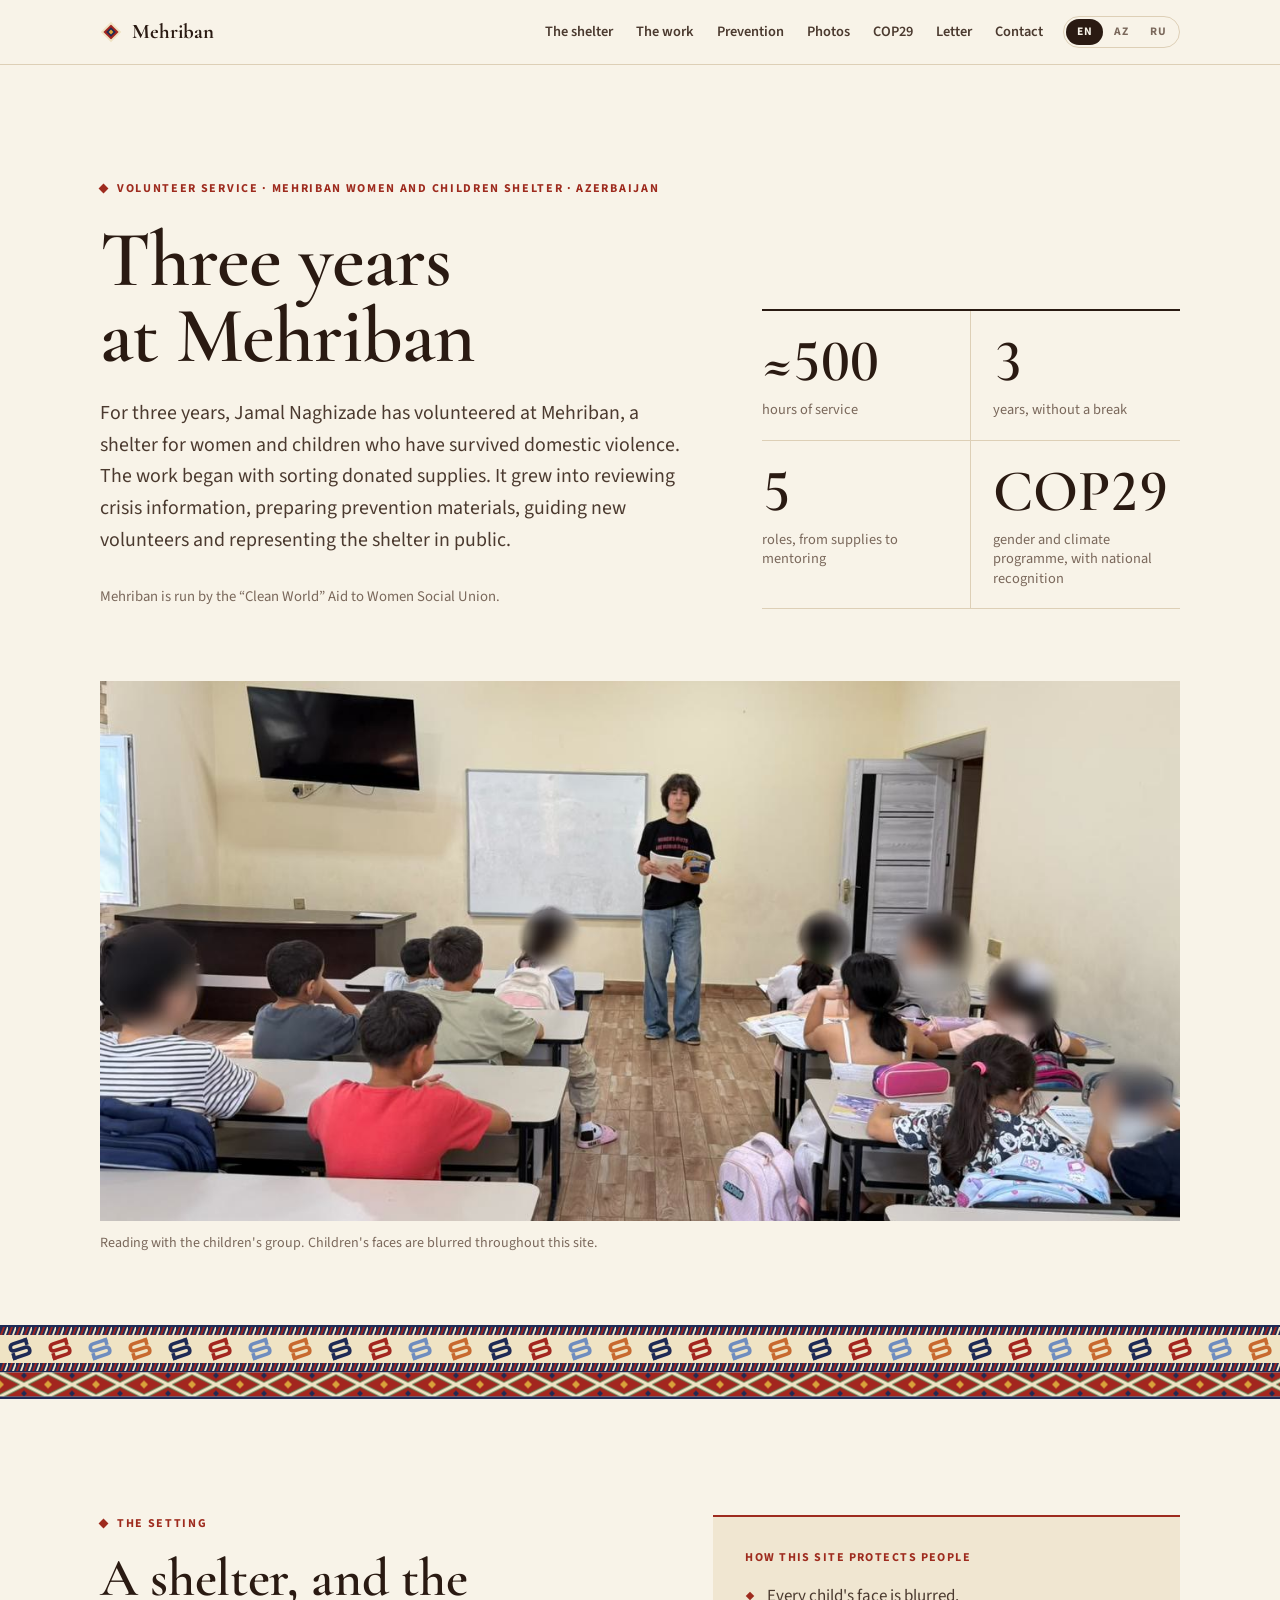
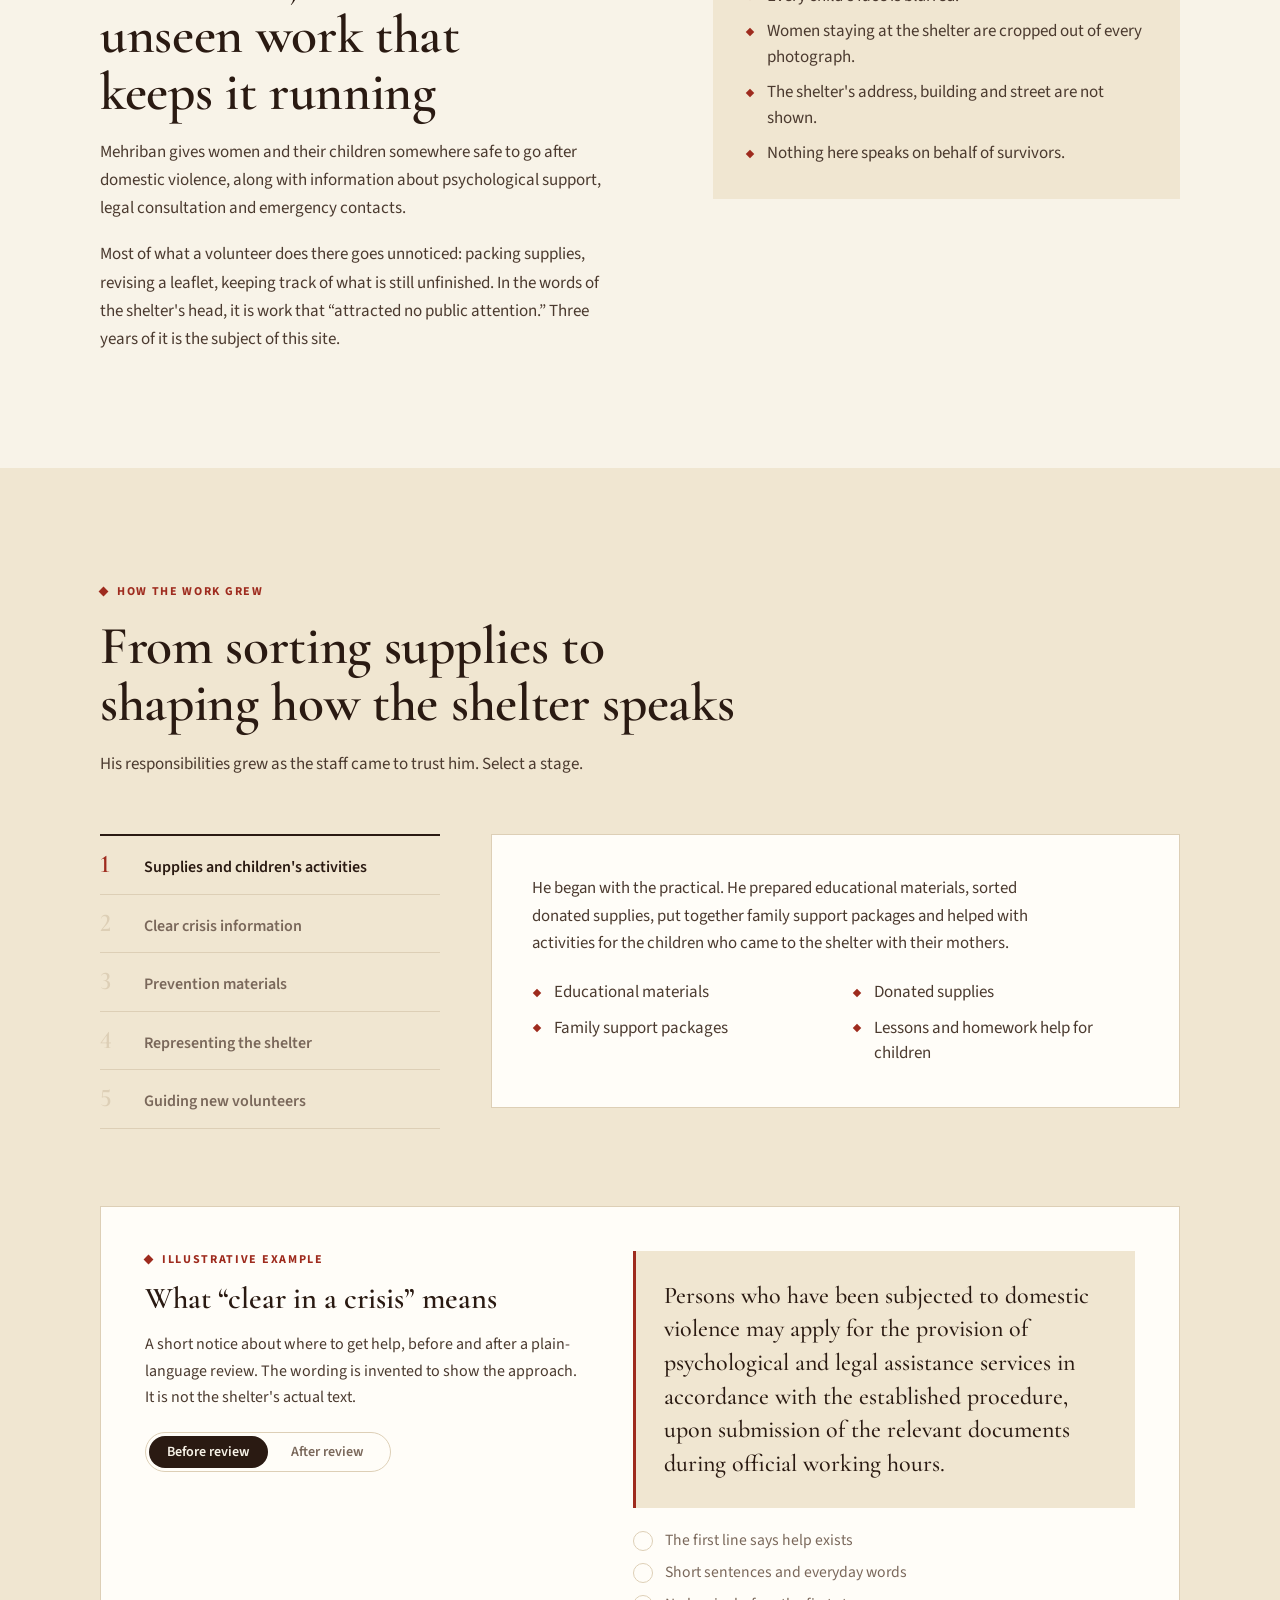
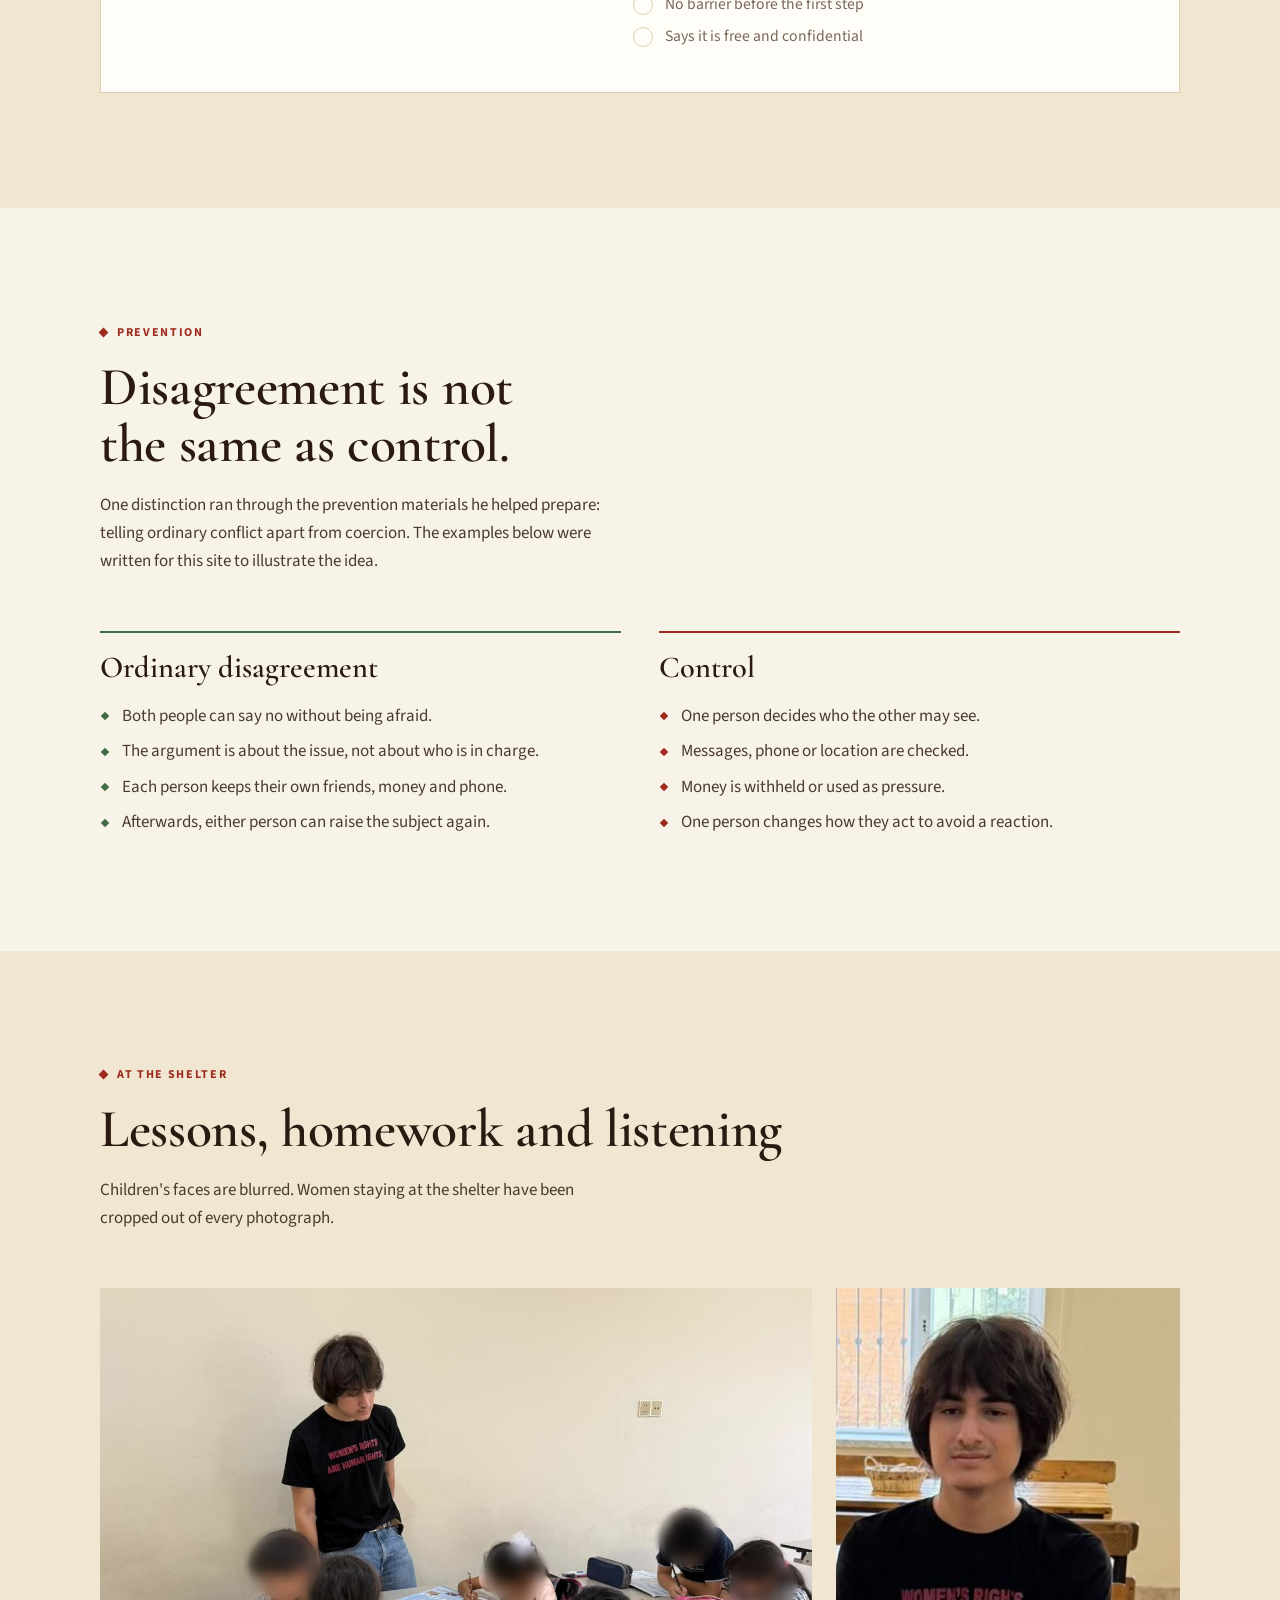
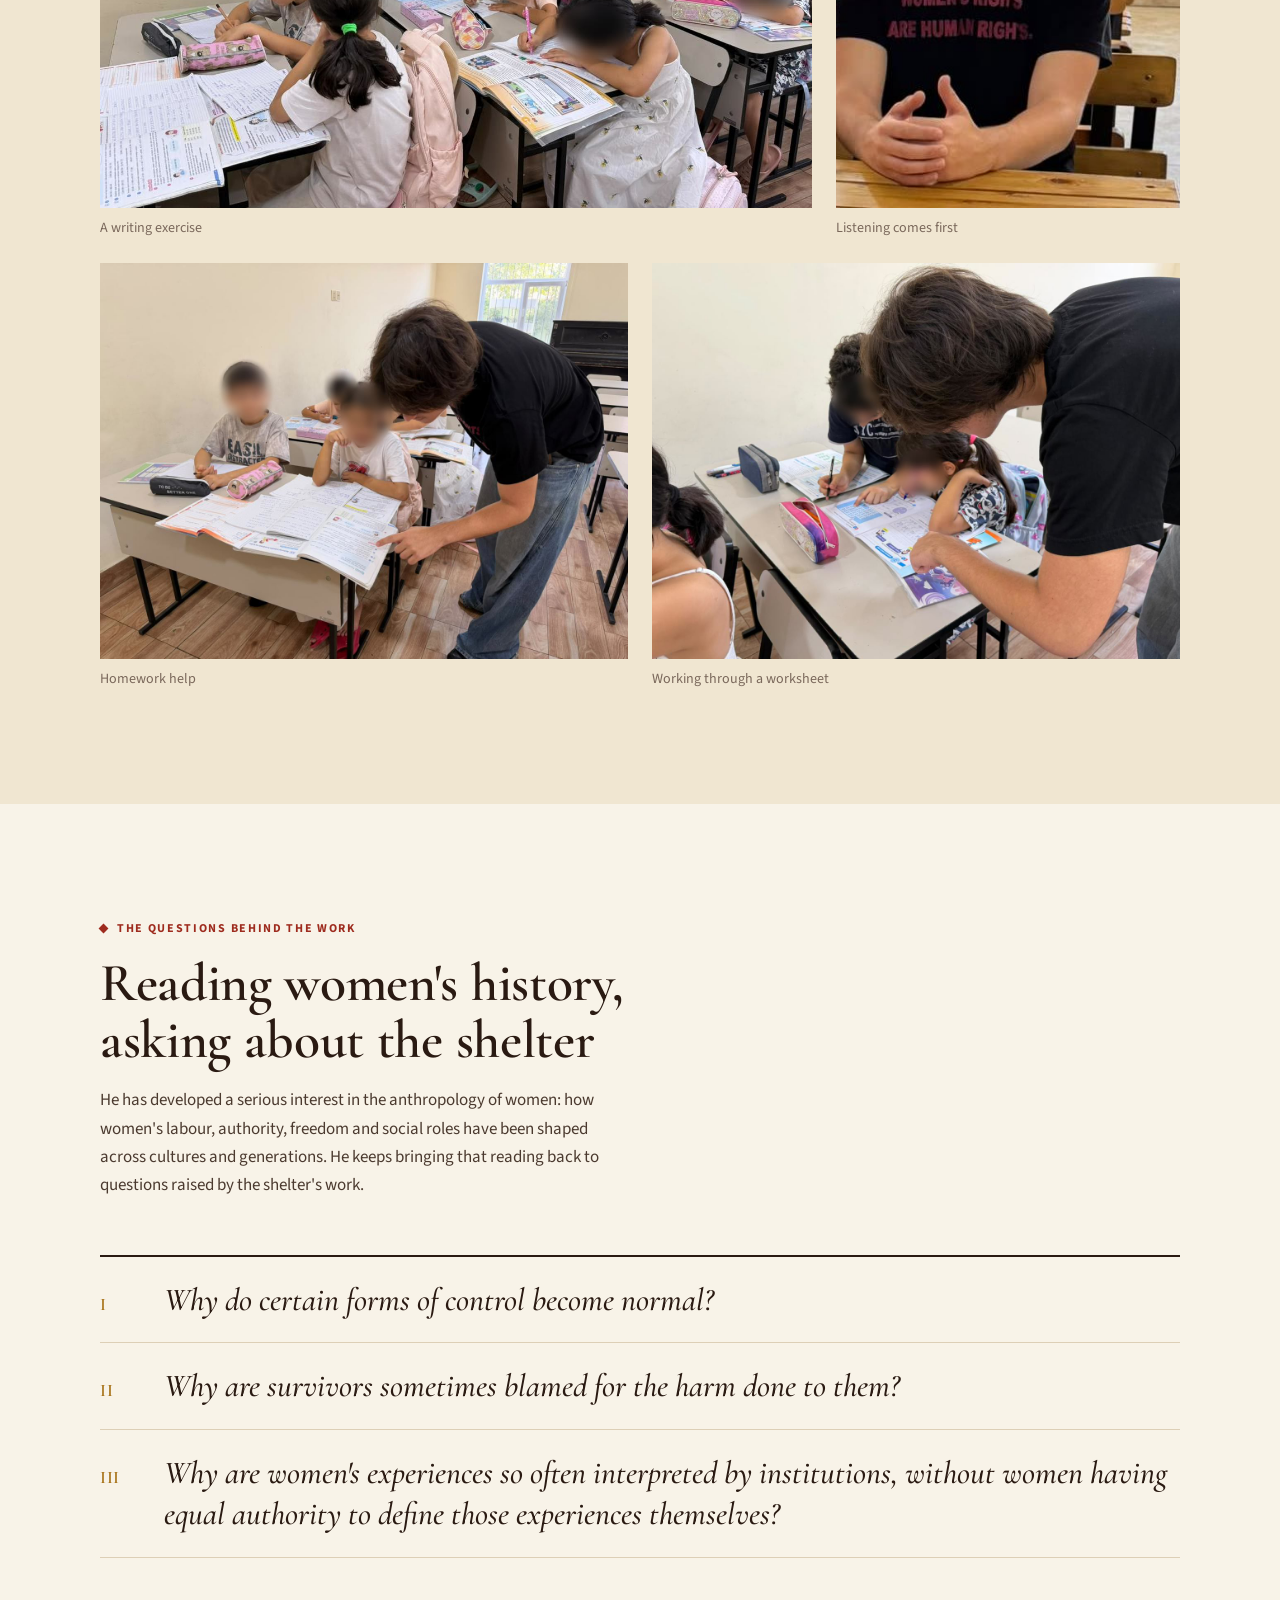
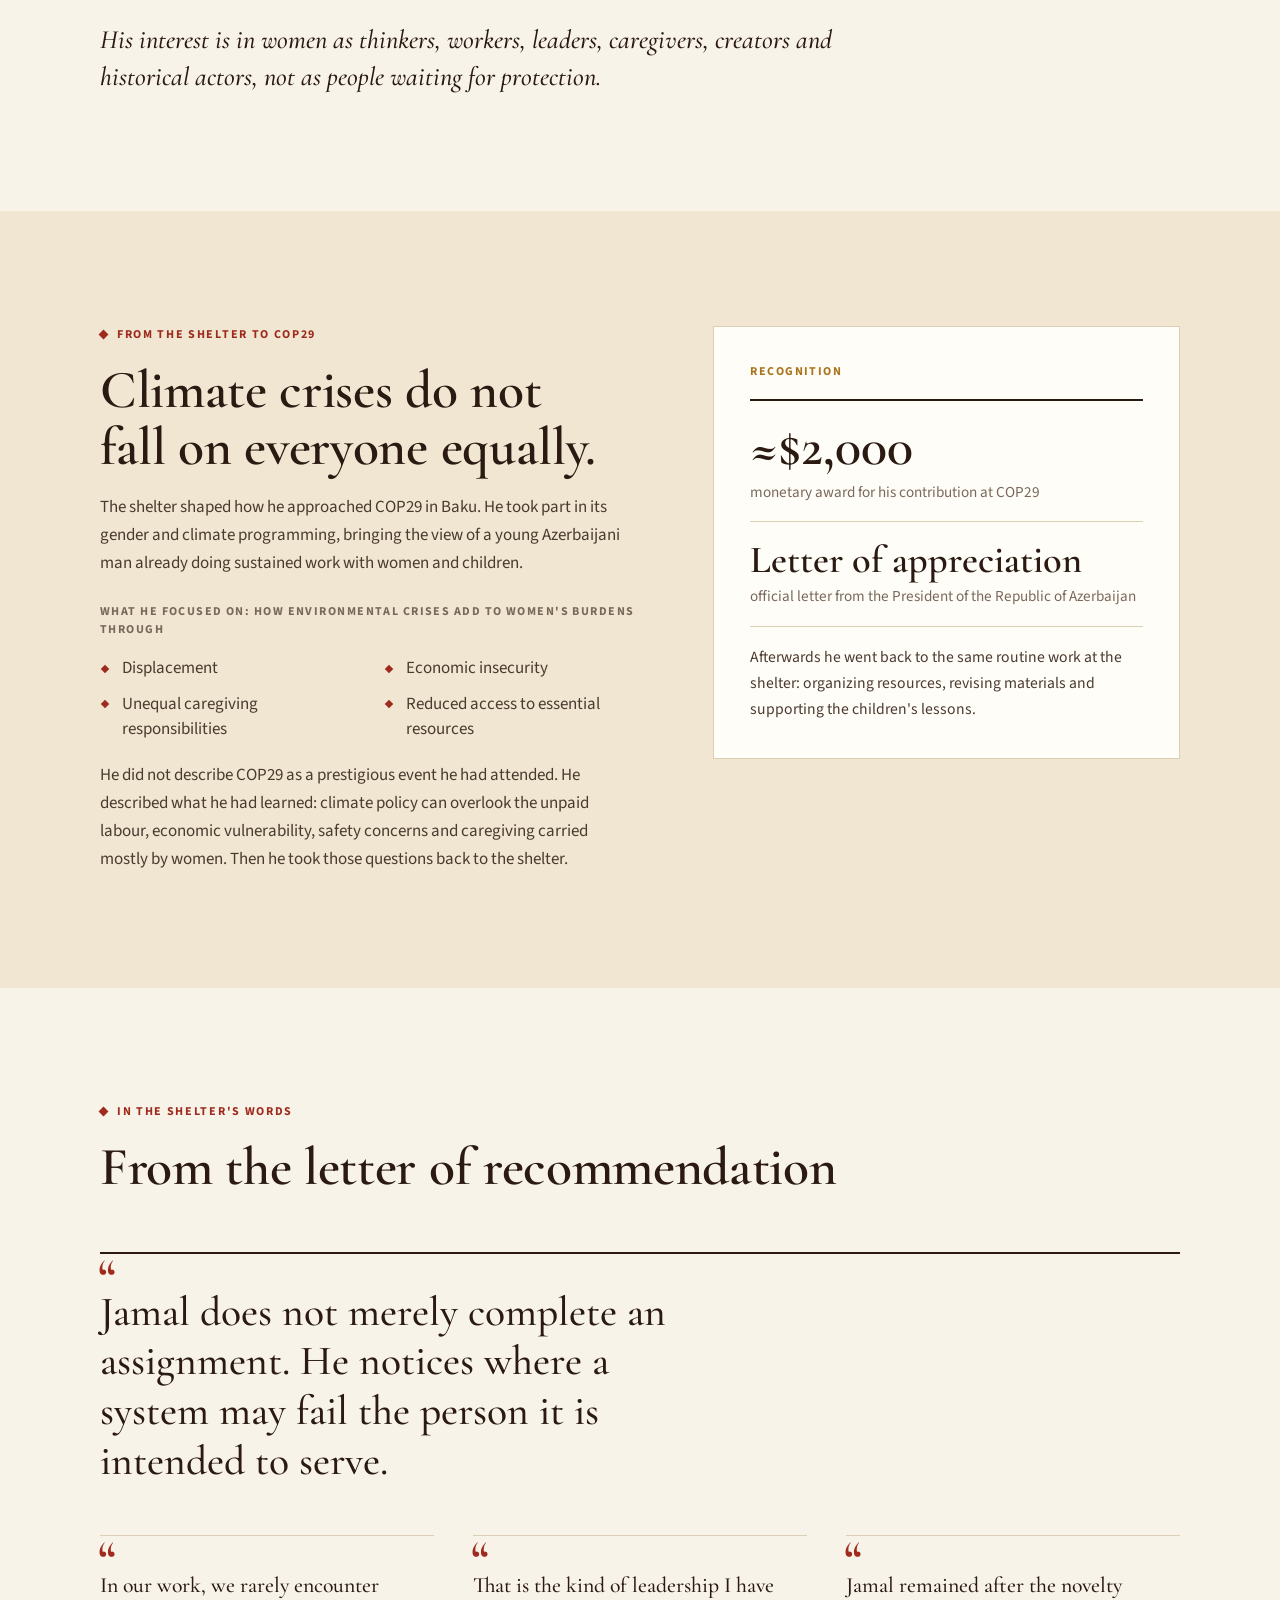
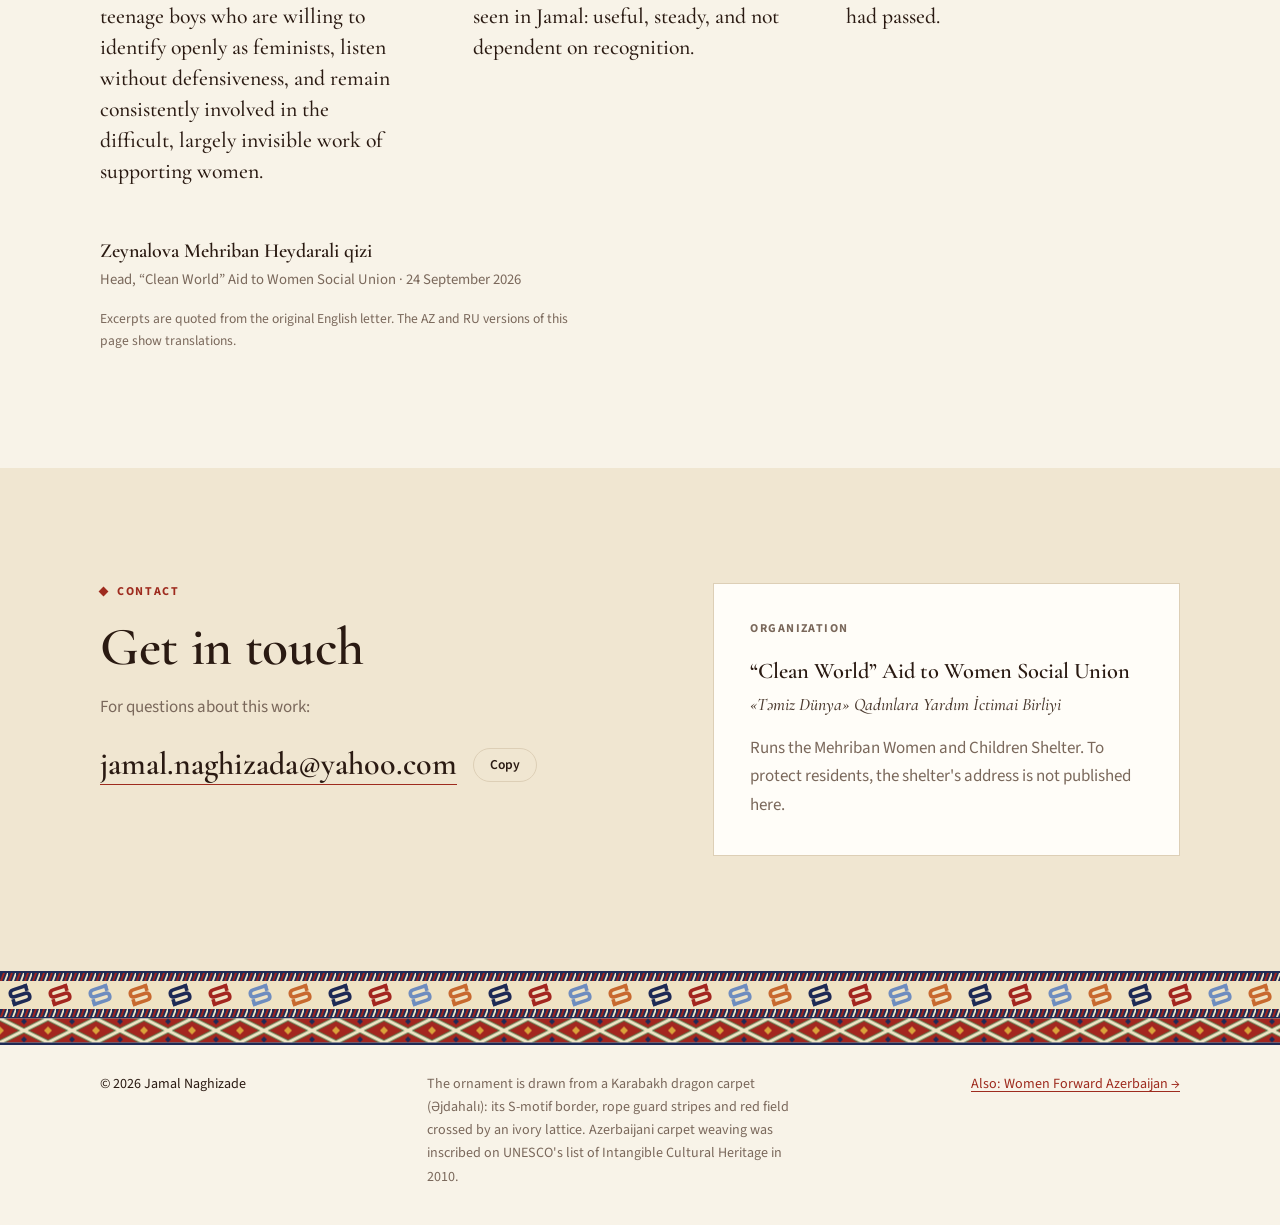
==== index.html @ f85622ea "Add Three Years at Mehriban site Trilingual (EN/AZ/RU) one-page site on three years of volunteer wor" ====
<!doctype html>
<html lang="en">
<head>
<meta charset="utf-8">
<meta name="viewport" content="width=device-width, initial-scale=1, viewport-fit=cover">
<title>Three Years at Mehriban</title>
<meta name="description" content="Jamal Naghizade's three years and roughly 500 hours of volunteer service at Mehriban, a shelter for women and children who have survived domestic violence.">
<meta name="robots" content="noimageindex">
<link rel="preconnect" href="https://fonts.googleapis.com">
<link rel="preconnect" href="https://fonts.gstatic.com" crossorigin>
<link rel="stylesheet" href="https://fonts.googleapis.com/css2?family=Cormorant+Garamond:ital,wght@0,500;0,600;0,700;1,500;1,600&amp;family=Source+Sans+3:wght@400;600;700&amp;display=swap">
<link rel="stylesheet" href="assets/styles.css">
</head>
<body>

<!-- ORNAMENT: drawn from a Karabakh dragon carpet (Əjdahalı): the ivory border of tilted S-motifs,
     the twisted-rope guard stripes, the red field crossed by an ivory lattice, and its diamond medallions. -->
<svg class="defs" width="0" height="0" aria-hidden="true" focusable="false">
  <defs>
    <!-- Border S-motif with curled ends; colour comes from the <use> element's `color` -->
    <symbol id="s-motif" viewBox="0 0 40 28">
      <g transform="rotate(-18 20 14)" fill="none" stroke="currentColor" stroke-width="3.6" stroke-linecap="square" stroke-linejoin="round">
        <path d="M28 7 H15 Q11 7 11 11 Q11 14 15 14 H25 Q29 14 29 17.5 Q29 21 25 21 H12"/>
        <path d="M28 7 V10.5 M12 21 V17.5"/>
      </g>
    </symbol>
    <!-- Diamond medallion from the field -->
    <symbol id="med" viewBox="0 0 32 32">
      <polygon class="r-ivory" points="16,1 31,16 16,31 1,16"/>
      <polygon class="r-red" points="16,5 27,16 16,27 5,16"/>
      <polygon class="r-navy" points="16,9 23,16 16,23 9,16"/>
      <polygon class="r-gold" points="16,12.5 19.5,16 16,19.5 12.5,16"/>
      <rect class="r-ivory" x="15" y="2.5" width="2" height="3"/><rect class="r-ivory" x="15" y="26.5" width="2" height="3"/>
    </symbol>
    <!-- Main border: S-motifs on ivory in navy, red, blue and orange -->
    <pattern id="rug-border" width="160" height="28" patternUnits="userSpaceOnUse">
      <rect class="r-ivory" width="160" height="28"/>
      <use href="#s-motif" class="c-navy" x="0" width="40" height="28"/>
      <use href="#s-motif" class="c-red" x="40" width="40" height="28"/>
      <use href="#s-motif" class="c-sky" x="80" width="40" height="28"/>
      <use href="#s-motif" class="c-orange" x="120" width="40" height="28"/>
    </pattern>
    <!-- Guard stripe: twisted rope in red and ivory on navy -->
    <pattern id="rug-guard" width="8" height="8" patternUnits="userSpaceOnUse">
      <rect class="r-navy" width="8" height="8"/>
      <polygon class="r-red" points="0,8 3,0 5,0 2,8"/>
      <polygon class="r-ivory" points="4,8 7,0 9,0 6,8"/>
    </pattern>
    <!-- Field: red ground crossed by an ivory lattice with green edges, medallions in the compartments -->
    <pattern id="rug-field" width="48" height="24" patternUnits="userSpaceOnUse">
      <rect class="r-red" width="48" height="24"/>
      <path class="s-green" d="M0 2 L44 24 M4 0 L48 22 M0 22 L44 0 M4 24 L48 2" stroke-width="1.4" fill="none"/>
      <path class="s-ivory" d="M0 0 L48 24 M0 24 L48 0" stroke-width="3.2" fill="none"/>
      <polygon class="r-gold" points="0,8 4,12 0,16 -4,12"/><polygon class="r-gold" points="48,8 52,12 48,16 44,12"/>
      <polygon class="r-navy" points="24,18 27,21 24,24 21,21"/><polygon class="r-navy" points="24,0 27,3 24,6 21,3"/>
    </pattern>
  </defs>
</svg>

<a class="skip" href="#main" data-i18n="ui.skip">Skip to content</a>

<header class="site-header">
  <div class="wrap header-row">
    <a class="brand" href="#top" aria-label="Three Years at Mehriban">
      <svg viewBox="0 0 32 32" aria-hidden="true"><use href="#med" width="32" height="32"/></svg>
      <span>Mehriban</span>
    </a>
    <nav class="nav" id="site-nav" aria-label="Sections">
      <a href="#setting" data-i18n="nav.setting">The shelter</a>
      <a href="#work" data-i18n="nav.work">The work</a>
      <a href="#prevention" data-i18n="nav.prev">Prevention</a>
      <a href="#photos" data-i18n="nav.photos">Photos</a>
      <a href="#cop29" data-i18n="nav.cop">COP29</a>
      <a href="#letter" data-i18n="nav.letter">Letter</a>
      <a href="#contact" data-i18n="nav.contact">Contact</a>
    </nav>
    <div class="lang" role="group" aria-label="Language" data-active="en">
      <span class="thumb" aria-hidden="true"></span>
      <button type="button" data-lang="en" aria-pressed="true" lang="en">EN</button>
      <button type="button" data-lang="az" aria-pressed="false" lang="az">AZ</button>
      <button type="button" data-lang="ru" aria-pressed="false" lang="ru">RU</button>
    </div>
    <button type="button" class="menu-btn" id="menu-btn" aria-expanded="false" aria-controls="site-nav" data-i18n="nav.menu">Menu</button>
  </div>
</header>

<main id="main">

<!-- HERO -->
<section class="hero" id="top">
  <div class="wrap hero-grid">
    <div class="hero-text">
      <p class="eyebrow" data-i18n="hero.eyebrow">Volunteer service · Mehriban Women and Children Shelter · Azerbaijan</p>
      <h1 data-i18n="hero.title">Three years at Mehriban</h1>
      <p class="lede" data-i18n="hero.lede">For three years, Jamal Naghizade has volunteered at Mehriban, a shelter for women and children who have survived domestic violence. The work began with sorting donated supplies. It grew into reviewing crisis information, preparing prevention materials, guiding new volunteers and representing the shelter in public.</p>
      <p class="hero-meta" data-i18n="hero.meta">Mehriban is run by the “Clean World” Aid to Women Social Union.</p>
    </div>
    <dl class="facts">
      <div class="fact"><dt class="num">≈500</dt><dd class="label" data-i18n="hero.f1">hours of service</dd></div>
      <div class="fact"><dt class="num">3</dt><dd class="label" data-i18n="hero.f2">years, without a break</dd></div>
      <div class="fact"><dt class="num">5</dt><dd class="label" data-i18n="hero.f3">roles, from supplies to mentoring</dd></div>
      <div class="fact"><dt class="num">COP29</dt><dd class="label" data-i18n="hero.f4">gender and climate programme, with national recognition</dd></div>
    </dl>
  </div>
  <figure class="wrap hero-photo">
    <img src="assets/img/classroom.jpg" width="1280" height="960" alt="Jamal stands at the front of a classroom, reading aloud from a book to a group of children seated at desks." data-i18n-alt="ph.classroom.alt">
    <figcaption data-i18n="ph.classroom">Reading with the children's group. Children's faces are blurred throughout this site.</figcaption>
  </figure>
</section>

<div class="band" aria-hidden="true"><svg><rect class="r-navy" width="100%" height="2"/><g transform="translate(0,2)"><rect width="100%" height="8" fill="url(#rug-guard)"/></g><g transform="translate(0,10)"><rect width="100%" height="28" fill="url(#rug-border)"/></g><g transform="translate(0,38)"><rect width="100%" height="8" fill="url(#rug-guard)"/></g><rect class="r-navy" y="46" width="100%" height="1.5"/><g transform="translate(0,47.5)"><rect width="100%" height="24" fill="url(#rug-field)"/></g><rect class="r-navy" y="71.5" width="100%" height="2.5"/></svg></div>

<!-- SETTING -->
<section class="section" id="setting">
  <div class="wrap two">
    <div class="prose">
      <p class="eyebrow" data-i18n="set.eyebrow">The setting</p>
      <h2 data-i18n="set.title">A shelter, and the unseen work that keeps it running</h2>
      <p data-i18n="set.p1">Mehriban gives women and their children somewhere safe to go after domestic violence, along with information about psychological support, legal consultation and emergency contacts.</p>
      <p data-i18n="set.p2">Most of what a volunteer does there goes unnoticed: packing supplies, revising a leaflet, keeping track of what is still unfinished. In the words of the shelter's head, it is work that “attracted no public attention.” Three years of it is the subject of this site.</p>
    </div>
    <aside class="care" aria-labelledby="care-title">
      <p class="label-sm" id="care-title" data-i18n="care.title">How this site protects people</p>
      <ul class="ticks">
        <li data-i18n="care.l1">Every child's face is blurred.</li>
        <li data-i18n="care.l2">Women staying at the shelter are cropped out of every photograph.</li>
        <li data-i18n="care.l3">The shelter's address, building and street are not shown.</li>
        <li data-i18n="care.l4">Nothing here speaks on behalf of survivors.</li>
      </ul>
    </aside>
  </div>
</section>

<!-- WORK -->
<section class="section alt" id="work">
  <div class="wrap">
    <div class="sec-head">
      <p class="eyebrow" data-i18n="work.eyebrow">How the work grew</p>
      <h2 data-i18n="work.title">From sorting supplies to shaping how the shelter speaks</h2>
      <p data-i18n="work.p">His responsibilities grew as the staff came to trust him. Select a stage.</p>
    </div>

    <div class="stepper">
      <div class="steps" role="tablist" aria-label="Stages" data-i18n-aria="work.tabs">
        <button type="button" role="tab" id="tab-1" aria-controls="panel-1" aria-selected="true"><span class="step-n">1</span><span data-i18n="w1t">Supplies and children's activities</span></button>
        <button type="button" role="tab" id="tab-2" aria-controls="panel-2" aria-selected="false" tabindex="-1"><span class="step-n">2</span><span data-i18n="w2t">Clear crisis information</span></button>
        <button type="button" role="tab" id="tab-3" aria-controls="panel-3" aria-selected="false" tabindex="-1"><span class="step-n">3</span><span data-i18n="w3t">Prevention materials</span></button>
        <button type="button" role="tab" id="tab-4" aria-controls="panel-4" aria-selected="false" tabindex="-1"><span class="step-n">4</span><span data-i18n="w4t">Representing the shelter</span></button>
        <button type="button" role="tab" id="tab-5" aria-controls="panel-5" aria-selected="false" tabindex="-1"><span class="step-n">5</span><span data-i18n="w5t">Guiding new volunteers</span></button>
      </div>

      <div class="panels">
        <div class="panel" role="tabpanel" id="panel-1" aria-labelledby="tab-1" tabindex="0">
          <p data-i18n="w1p">He began with the practical. He prepared educational materials, sorted donated supplies, put together family support packages and helped with activities for the children who came to the shelter with their mothers.</p>
          <ul class="ticks cols">
            <li data-i18n="w1l1">Educational materials</li>
            <li data-i18n="w1l2">Donated supplies</li>
            <li data-i18n="w1l3">Family support packages</li>
            <li data-i18n="w1l4">Lessons and homework help for children</li>
          </ul>
        </div>
        <div class="panel" role="tabpanel" id="panel-2" aria-labelledby="tab-2" tabindex="0" hidden>
          <p data-i18n="w2p">He helped review what the shelter tells people about psychological support, legal consultation, emergency contacts and other services. He checked one thing above all: would the text still be clear to someone reading it in a crisis?</p>
          <p><a href="#crisis" data-i18n="w2n">See an illustrative example below.</a></p>
        </div>
        <div class="panel" role="tabpanel" id="panel-3" aria-labelledby="tab-3" tabindex="0" hidden>
          <p data-i18n="w3p">With guidance from staff, he helped prepare age-appropriate materials on personal boundaries, respectful relationships, coercive behaviour, and the difference between ordinary disagreement and control. He treated these subjects with care. He did not act as a counsellor or speak on behalf of survivors.</p>
          <p><a href="#prevention" data-i18n="w3n">The central idea of the materials</a></p>
        </div>
        <div class="panel" role="tabpanel" id="panel-4" aria-labelledby="tab-4" tabindex="0" hidden>
          <p data-i18n="w4p">The shelter chose him to represent it in a women's support competition organized by Amorini Concept. Staff said they chose him because he could talk about women's rights without turning women into abstractions or casting himself as their rescuer.</p>
          <p data-i18n="w4p2">His task, as he understood it, was to listen carefully, represent the shelter honestly, and explain how young men can challenge the attitudes that let coercion and violence become normal.</p>
        </div>
        <div class="panel" role="tabpanel" id="panel-5" aria-labelledby="tab-5" tabindex="0" hidden>
          <p data-i18n="w5p">Over time, staff began relying on him to show new volunteers how materials were organized and how confidentiality should be protected. He kept track of unfinished tasks, raised recurring problems with staff, and revised his own proposals after feedback.</p>
          <p data-i18n="w5p2">There was no single moment when he became a leader. It happened gradually.</p>
        </div>
      </div>
    </div>

    <!-- Interactive: plain-language review -->
    <div class="crisis" id="crisis">
      <div class="crisis-intro">
        <p class="eyebrow" data-i18n="cr.eyebrow">Illustrative example</p>
        <h3 data-i18n="cr.title">What “clear in a crisis” means</h3>
        <p data-i18n="cr.p">A short notice about where to get help, before and after a plain-language review. The wording is invented to show the approach. It is not the shelter's actual text.</p>
        <div class="toggle" role="group" aria-label="Version" data-i18n-aria="cr.version" data-mode="before">
          <span class="thumb" aria-hidden="true"></span>
          <button type="button" data-mode="before" aria-pressed="true" data-i18n="cr.before">Before review</button>
          <button type="button" data-mode="after" aria-pressed="false" data-i18n="cr.after">After review</button>
        </div>
      </div>
      <div class="notice-wrap">
        <div class="notice" aria-live="polite">
          <p class="notice-text" id="notice-before" data-i18n="cr.textBefore">Persons who have been subjected to domestic violence may apply for the provision of psychological and legal assistance services in accordance with the established procedure, upon submission of the relevant documents during official working hours.</p>
          <p class="notice-text" id="notice-after" data-i18n="cr.textAfter" hidden>You are not alone. You can talk to a psychologist or a lawyer, free of charge. You do not need any documents to ask for help. What you tell us stays confidential.</p>
        </div>
        <ul class="checks">
          <li data-ok-before="false"><span class="mark" aria-hidden="true"></span><span data-i18n="cr.c1">The first line says help exists</span></li>
          <li data-ok-before="false"><span class="mark" aria-hidden="true"></span><span data-i18n="cr.c2">Short sentences and everyday words</span></li>
          <li data-ok-before="false"><span class="mark" aria-hidden="true"></span><span data-i18n="cr.c3">No barrier before the first step</span></li>
          <li data-ok-before="false"><span class="mark" aria-hidden="true"></span><span data-i18n="cr.c4">Says it is free and confidential</span></li>
        </ul>
      </div>
    </div>
  </div>
</section>

<!-- PREVENTION -->
<section class="section" id="prevention">
  <div class="wrap">
    <div class="sec-head">
      <p class="eyebrow" data-i18n="pv.eyebrow">Prevention</p>
      <h2 data-i18n="pv.title">Disagreement is not the same as control.</h2>
      <p data-i18n="pv.p">One distinction ran through the prevention materials he helped prepare: telling ordinary conflict apart from coercion. The examples below were written for this site to illustrate the idea.</p>
    </div>
    <div class="compare">
      <div class="col ok">
        <h3 data-i18n="pv.at">Ordinary disagreement</h3>
        <ul class="ticks">
          <li data-i18n="pv.a1">Both people can say no without being afraid.</li>
          <li data-i18n="pv.a2">The argument is about the issue, not about who is in charge.</li>
          <li data-i18n="pv.a3">Each person keeps their own friends, money and phone.</li>
          <li data-i18n="pv.a4">Afterwards, either person can raise the subject again.</li>
        </ul>
      </div>
      <div class="col ctrl">
        <h3 data-i18n="pv.bt">Control</h3>
        <ul class="ticks">
          <li data-i18n="pv.b1">One person decides who the other may see.</li>
          <li data-i18n="pv.b2">Messages, phone or location are checked.</li>
          <li data-i18n="pv.b3">Money is withheld or used as pressure.</li>
          <li data-i18n="pv.b4">One person changes how they act to avoid a reaction.</li>
        </ul>
      </div>
    </div>
  </div>
</section>

<!-- PHOTOS -->
<section class="section alt" id="photos">
  <div class="wrap">
    <div class="sec-head">
      <p class="eyebrow" data-i18n="ph.eyebrow">At the shelter</p>
      <h2 data-i18n="ph.title">Lessons, homework and listening</h2>
      <p data-i18n="ph.p">Children's faces are blurred. Women staying at the shelter have been cropped out of every photograph.</p>
    </div>
    <div class="gallery">
      <figure class="g-wide">
        <img src="assets/img/lesson.jpg" width="1280" height="960" loading="lazy" alt="Jamal stands beside desks where children are writing in their exercise books." data-i18n-alt="ph.lesson.alt">
        <figcaption data-i18n="ph.lesson">A writing exercise</figcaption>
      </figure>
      <figure class="g-tall">
        <img src="assets/img/listening-1.jpg" width="500" height="550" loading="lazy" alt="Jamal sits at a wooden table, listening." data-i18n-alt="ph.listen.alt">
        <figcaption data-i18n="ph.listen">Listening comes first</figcaption>
      </figure>
      <figure>
        <img src="assets/img/homework.jpg" width="1280" height="960" loading="lazy" alt="Jamal leans over a desk, pointing to a line in a girl's textbook while a boy looks on." data-i18n-alt="ph.homework.alt">
        <figcaption data-i18n="ph.homework">Homework help</figcaption>
      </figure>
      <figure>
        <img src="assets/img/reading.jpg" width="1280" height="960" loading="lazy" alt="Jamal bends down to help two children with a worksheet." data-i18n-alt="ph.reading.alt">
        <figcaption data-i18n="ph.reading">Working through a worksheet</figcaption>
      </figure>
    </div>
  </div>
</section>

<!-- QUESTIONS -->
<section class="section" id="questions">
  <div class="wrap">
    <div class="sec-head">
      <p class="eyebrow" data-i18n="q.eyebrow">The questions behind the work</p>
      <h2 data-i18n="q.title">Reading women's history, asking about the shelter</h2>
      <p data-i18n="q.p">He has developed a serious interest in the anthropology of women: how women's labour, authority, freedom and social roles have been shaped across cultures and generations. He keeps bringing that reading back to questions raised by the shelter's work.</p>
    </div>
    <ol class="questions">
      <li data-i18n="q.1">Why do certain forms of control become normal?</li>
      <li data-i18n="q.2">Why are survivors sometimes blamed for the harm done to them?</li>
      <li data-i18n="q.3">Why are women's experiences so often interpreted by institutions, without women having equal authority to define those experiences themselves?</li>
    </ol>
    <p class="closing" data-i18n="q.close">His interest is in women as thinkers, workers, leaders, caregivers, creators and historical actors, not as people waiting for protection.</p>
  </div>
</section>

<!-- COP29 -->
<section class="section alt" id="cop29">
  <div class="wrap two">
    <div class="prose">
      <p class="eyebrow" data-i18n="cop.eyebrow">From the shelter to COP29</p>
      <h2 data-i18n="cop.title">Climate crises do not fall on everyone equally.</h2>
      <p data-i18n="cop.p1">The shelter shaped how he approached COP29 in Baku. He took part in its gender and climate programming, bringing the view of a young Azerbaijani man already doing sustained work with women and children.</p>
      <p class="label-sm" data-i18n="cop.lt">What he focused on: how environmental crises add to women's burdens through</p>
      <ul class="ticks cols">
        <li data-i18n="cop.l1">Displacement</li>
        <li data-i18n="cop.l2">Economic insecurity</li>
        <li data-i18n="cop.l3">Unequal caregiving responsibilities</li>
        <li data-i18n="cop.l4">Reduced access to essential resources</li>
      </ul>
      <p data-i18n="cop.p2">He did not describe COP29 as a prestigious event he had attended. He described what he had learned: climate policy can overlook the unpaid labour, economic vulnerability, safety concerns and caregiving carried mostly by women. Then he took those questions back to the shelter.</p>
    </div>
    <aside class="recog" aria-labelledby="recog-title">
      <p class="label-sm" id="recog-title" data-i18n="rec.title">Recognition</p>
      <dl class="recog-dl">
        <div><dt class="num">≈$2,000</dt><dd data-i18n="rec.l1">monetary award for his contribution at COP29</dd></div>
        <div><dt data-i18n="rec.l2t">Letter of appreciation</dt><dd data-i18n="rec.l2">official letter from the President of the Republic of Azerbaijan</dd></div>
      </dl>
      <p class="recog-note" data-i18n="rec.note">Afterwards he went back to the same routine work at the shelter: organizing resources, revising materials and supporting the children's lessons.</p>
    </aside>
  </div>
</section>

<!-- LETTER -->
<section class="section" id="letter">
  <div class="wrap">
    <div class="sec-head">
      <p class="eyebrow" data-i18n="lt.eyebrow">In the shelter's words</p>
      <h2 data-i18n="lt.title">From the letter of recommendation</h2>
    </div>
    <div class="quotes">
      <blockquote class="quote lead">
        <p data-i18n="lt.q1">Jamal does not merely complete an assignment. He notices where a system may fail the person it is intended to serve.</p>
      </blockquote>
      <blockquote class="quote">
        <p data-i18n="lt.q2">In our work, we rarely encounter teenage boys who are willing to identify openly as feminists, listen without defensiveness, and remain consistently involved in the difficult, largely invisible work of supporting women.</p>
      </blockquote>
      <blockquote class="quote">
        <p data-i18n="lt.q3">That is the kind of leadership I have seen in Jamal: useful, steady, and not dependent on recognition.</p>
      </blockquote>
      <blockquote class="quote">
        <p data-i18n="lt.q4">Jamal remained after the novelty had passed.</p>
      </blockquote>
    </div>
    <p class="attrib"><span class="attrib-name" data-i18n="lt.name">Zeynalova Mehriban Heydarali qizi</span> <span data-i18n="lt.role">Head, “Clean World” Aid to Women Social Union · 24 September 2026</span></p>
    <p class="source" data-i18n="lt.note">Excerpts are quoted from the original English letter. The AZ and RU versions of this page show translations.</p>
  </div>
</section>

<!-- CONTACT -->
<section class="section alt" id="contact">
  <div class="wrap two">
    <div>
      <p class="eyebrow" data-i18n="ct.eyebrow">Contact</p>
      <h2 data-i18n="ct.title">Get in touch</h2>
      <p class="muted" data-i18n="ct.p">For questions about this work:</p>
      <div class="email-row">
        <a class="email" id="email" href="mailto:jamal.naghizada@yahoo.com">jamal.naghizada@yahoo.com</a>
        <button type="button" class="copy-btn" id="copy-email" data-i18n="ct.copy">Copy</button>
      </div>
    </div>
    <div class="org">
      <p class="label-sm" data-i18n="org.label">Organization</p>
      <p class="org-name" data-i18n="org.name">“Clean World” Aid to Women Social Union</p>
      <p class="org-local" data-i18n="org.local">«Təmiz Dünya» Qadınlara Yardım İctimai Birliyi</p>
      <p class="muted" data-i18n="org.p">Runs the Mehriban Women and Children Shelter. To protect residents, the shelter's address is not published here.</p>
    </div>
  </div>
</section>

</main>

<div class="band" aria-hidden="true"><svg><rect class="r-navy" width="100%" height="2"/><g transform="translate(0,2)"><rect width="100%" height="8" fill="url(#rug-guard)"/></g><g transform="translate(0,10)"><rect width="100%" height="28" fill="url(#rug-border)"/></g><g transform="translate(0,38)"><rect width="100%" height="8" fill="url(#rug-guard)"/></g><rect class="r-navy" y="46" width="100%" height="1.5"/><g transform="translate(0,47.5)"><rect width="100%" height="24" fill="url(#rug-field)"/></g><rect class="r-navy" y="71.5" width="100%" height="2.5"/></svg></div>
<footer class="site-footer">
  <div class="wrap footer-row">
    <p>© 2026 Jamal Naghizade</p>
    <p class="muted" data-i18n="ft.orn">The ornament is drawn from a Karabakh dragon carpet (Əjdahalı): its S-motif border, rope guard stripes and red field crossed by an ivory lattice. Azerbaijani carpet weaving was inscribed on UNESCO's list of Intangible Cultural Heritage in 2010.</p>
    <p><a href="https://jamalnag.github.io/women-forward-azerbaijan/" data-i18n="ft.wfa">Also: Women Forward Azerbaijan →</a></p>
  </div>
</footer>

<script src="assets/i18n.js"></script>
<script src="assets/main.js"></script>
</body>
</html>
---- assets/styles.css ----
/* Layout: an academic report — one column of left-aligned sections on alternating parchment and
   sand grounds, with a carpet-border band as the single ornamental gesture. Every colour is sampled
   from the Karabakh dragon carpet the ornament is drawn from. */
:root {
  --paper: #F8F3E8;
  --tint: #F0E6D1;
  --surface: #FFFDF8;
  --ink: #2A1A12;
  --ink-2: #4B3A2F;
  --muted: #7A685B;
  --rule: #DDCFB6;
  --accent: #9E2B1E;      /* madder red of the field */
  --gold: #A9741B;        /* dragon gold, darkened for text */
  --ok: #3F6B45;          /* lattice green */
  /* Rug palette */
  --rug-ivory: #EFE3C4; --rug-red: #A3261F; --rug-gold: #D9A23A; --rug-green: #4E7A4A;
  --rug-navy: #1E2A55; --rug-sky: #6F8DBF; --rug-orange: #C8692F;

  --display: "Cormorant Garamond", "EB Garamond", Garamond, Georgia, "Times New Roman", serif;
  --body: "Source Sans 3", "Segoe UI", system-ui, -apple-system, Roboto, Arial, sans-serif;

  --ease-out: cubic-bezier(0.23, 1, 0.32, 1);
  --ease-in-out: cubic-bezier(0.77, 0, 0.175, 1);

  --gutter: clamp(16px, 4vw, 40px);
  --header-h: 64px;
}
@media (prefers-color-scheme: dark) {
  :root:not([data-theme="light"]) {
    --paper: #17100C; --tint: #20160F; --surface: #281C14; --ink: #F2E9DA; --ink-2: #D6C8B4;
    --muted: #A8968A; --rule: #3D2E23; --accent: #E8846E; --gold: #DDB15F; --ok: #8DBF8F;
    --rug-ivory: #DCCFAF; --rug-red: #9A2A22;
    color-scheme: dark;
  }
}
:root[data-theme="dark"] {
  --paper: #17100C; --tint: #20160F; --surface: #281C14; --ink: #F2E9DA; --ink-2: #D6C8B4;
  --muted: #A8968A; --rule: #3D2E23; --accent: #E8846E; --gold: #DDB15F; --ok: #8DBF8F;
  --rug-ivory: #DCCFAF; --rug-red: #9A2A22;
  color-scheme: dark;
}

/* ---------- Base ---------- */
*, *::before, *::after { box-sizing: border-box; }
html { scroll-behavior: smooth; scroll-padding-top: calc(var(--header-h) + 16px); -webkit-text-size-adjust: 100%; }
body {
  margin: 0;
  background: var(--paper);
  color: var(--ink);
  font: 400 1.0625rem/1.65 var(--body);
  -webkit-font-smoothing: antialiased;
  text-rendering: optimizeLegibility;
}
img { max-width: 100%; height: auto; display: block; }
[hidden] { display: none !important; }
a { color: var(--accent); text-underline-offset: 3px; text-decoration-thickness: 1px; }
:focus-visible { outline: 2px solid var(--accent); outline-offset: 3px; border-radius: 2px; }
p, ul, ol, dl, dd, figure, blockquote, h1, h2, h3, h4 { margin: 0; }
ul, ol { padding: 0; list-style: none; }

.defs { position: absolute; width: 0; height: 0; overflow: hidden; }
.r-ivory { fill: var(--rug-ivory); } .r-red { fill: var(--rug-red); } .r-sky { fill: var(--rug-sky); }
.r-navy { fill: var(--rug-navy); } .r-green { fill: var(--rug-green); } .r-gold { fill: var(--rug-gold); }
.s-ivory { stroke: var(--rug-ivory); } .s-green { stroke: var(--rug-green); }
.c-red { color: var(--rug-red); } .c-sky { color: var(--rug-sky); } .c-navy { color: var(--rug-navy); } .c-orange { color: var(--rug-orange); }

.skip { position: absolute; left: -9999px; top: 12px; z-index: 100; background: var(--surface); color: var(--ink); padding: 8px 14px; border: 1px solid var(--rule); }
.skip:focus { left: 16px; }

.wrap { max-width: 1160px; margin-inline: auto; padding-inline: var(--gutter); }
.muted { color: var(--muted); }

/* ---------- Type ---------- */
h1 {
  font-family: var(--display);
  font-weight: 600;
  font-size: clamp(3rem, 6.2vw, 5.1rem);
  line-height: .96;
  letter-spacing: -.012em;
  text-wrap: balance;
}
h2 {
  font-family: var(--display);
  font-weight: 600;
  font-size: clamp(2.15rem, 4.2vw, 3.35rem);
  line-height: 1.06;
  letter-spacing: -.006em;
  text-wrap: balance;
}
h3 {
  font-family: var(--display);
  font-weight: 600;
  font-size: clamp(1.55rem, 2.4vw, 1.9rem);
  line-height: 1.15;
  text-wrap: balance;
}

.eyebrow {
  display: flex; align-items: flex-start; gap: 10px;
  font: 700 .75rem/1.45 var(--body);
  letter-spacing: .14em;
  text-transform: uppercase;
  color: var(--accent);
}
.eyebrow::before {
  content: ""; flex: none;
  width: 7px; height: 7px;
  margin-top: .42em;
  background: currentColor;
  transform: rotate(45deg);
}
.label-sm {
  font: 700 .75rem/1.45 var(--body);
  letter-spacing: .12em;
  text-transform: uppercase;
  color: var(--muted);
}
.num {
  font-family: var(--display);
  font-weight: 600;
  font-feature-settings: "lnum" 1, "tnum" 1;
  font-variant-numeric: lining-nums tabular-nums;
  line-height: 1;
  color: var(--ink);
}

/* ---------- Header ---------- */
.site-header {
  position: sticky;
  top: env(safe-area-inset-top, 0px);
  z-index: 50;
  background: color-mix(in srgb, var(--paper) 94%, transparent);
  -webkit-backdrop-filter: blur(10px);
  backdrop-filter: blur(10px);
  border-bottom: 1px solid var(--rule);
}
.header-row { display: flex; align-items: center; gap: 20px; min-height: var(--header-h); position: relative; }
.brand {
  display: flex; align-items: center; gap: 10px;
  margin-right: auto;
  font: 700 1.3rem/1 var(--display);
  color: var(--ink);
  text-decoration: none;
  white-space: nowrap;
}
.brand svg { width: 22px; height: 22px; flex: none; }
.nav { display: flex; gap: clamp(14px, 1.8vw, 24px); }
.nav a { color: var(--ink-2); text-decoration: none; font-size: .9rem; font-weight: 600; transition: color 150ms ease; }

/* Segmented switches (language, before/after): a thumb slides under the active option */
.lang, .toggle {
  position: relative; flex: none;
  display: grid; grid-auto-flow: column; grid-auto-columns: 1fr;
  border: 1px solid var(--rule); border-radius: 999px;
  transition: transform 160ms var(--ease-out);
}
.lang { padding: 2px; }
.toggle { padding: 3px; justify-self: start; }
.lang:has(button:active), .toggle:has(button:active) { transform: scale(0.98); }
.thumb {
  position: absolute; left: 2px; top: 2px; bottom: 2px;
  width: calc((100% - 4px) / 3);
  border-radius: 999px; background: var(--ink);
}
.toggle .thumb { left: 3px; top: 3px; bottom: 3px; width: calc((100% - 6px) / 2); }
.js-ready .thumb { transition: transform 260ms var(--ease-in-out); }
.lang[data-active="az"] .thumb, .toggle[data-mode="after"] .thumb { transform: translateX(100%); }
.lang[data-active="ru"] .thumb { transform: translateX(200%); }
.lang button, .toggle button {
  position: relative; z-index: 1;
  border: 0; background: none; color: var(--muted);
  border-radius: 999px; cursor: pointer;
  transition: color 260ms ease;
}
.lang button { font: 700 .72rem/1 var(--body); letter-spacing: .08em; padding: 7px 10px; }
.lang button[aria-pressed="true"], .toggle button[aria-pressed="true"] { color: var(--paper); }
.toggle button { font: 600 .88rem/1 var(--body); padding: 9px 18px; white-space: nowrap; }

.menu-btn {
  display: none;
  font: 600 .85rem/1 var(--body);
  color: var(--ink); background: none;
  border: 1px solid var(--rule); border-radius: 999px;
  padding: 8px 14px; cursor: pointer;
  transition: transform 160ms var(--ease-out), border-color 150ms ease;
}
.menu-btn:active { transform: scale(0.97); }
@media (max-width: 1000px) {
  .menu-btn { display: inline-flex; }
  .nav {
    display: none;
    position: absolute; top: 100%; left: 0; right: 0;
    flex-direction: column; gap: 0;
    background: var(--paper);
    border-bottom: 1px solid var(--rule);
    padding: 4px var(--gutter) 12px;
    transition: opacity 200ms var(--ease-out), transform 200ms var(--ease-out);
  }
  .nav.open { display: flex; }
  @starting-style { .nav.open { opacity: 0; transform: translateY(-6px); } }
  .nav a { padding: 13px 0; border-bottom: 1px solid var(--rule); font-size: 1rem; }
  .nav a:last-child { border-bottom: 0; }
}
@media (max-width: 560px) {
  .header-row { gap: 10px; }
  .lang button { padding: 7px 8px; }
}

/* ---------- Hero ---------- */
.hero { padding-block: clamp(56px, 9vw, 116px) clamp(40px, 6vw, 72px); }
.hero-grid {
  display: grid;
  grid-template-columns: minmax(0, 1.4fr) minmax(0, 1fr);
  gap: clamp(40px, 6vw, 96px);
  align-items: end;
}
.hero-text { display: grid; gap: 24px; min-width: 0; }
.lede { font-size: clamp(1.125rem, 1.55vw, 1.3rem); line-height: 1.6; color: var(--ink-2); max-width: 60ch; }
.hero-meta { font-size: .92rem; color: var(--muted); max-width: 62ch; padding-top: 4px; }
.facts { display: grid; grid-template-columns: 1fr 1fr; border-top: 2px solid var(--ink); }
.fact { display: flex; flex-direction: column; gap: 8px; padding-block: 22px 20px; border-bottom: 1px solid var(--rule); min-width: 0; }
.fact:nth-child(odd) { padding-right: 20px; border-right: 1px solid var(--rule); }
.fact:nth-child(even) { padding-left: 22px; }
.fact .num { font-size: clamp(2.6rem, 4.6vw, 3.8rem); }
.fact .label { font-size: .9rem; color: var(--muted); line-height: 1.35; }
@media (max-width: 880px) { .hero-grid { grid-template-columns: 1fr; } }

.hero-photo { margin-top: clamp(40px, 6vw, 72px); display: grid; gap: 12px; }
.hero-photo img { width: 100%; aspect-ratio: 16 / 8; object-fit: cover; object-position: 50% 55%; }
@media (max-width: 640px) { .hero-photo img { aspect-ratio: 4 / 3; } }

figcaption { font-size: .88rem; color: var(--muted); line-height: 1.45; }

/* ---------- Ornament band ---------- */
.band { line-height: 0; }
.band svg { display: block; width: 100%; height: 74px; }

/* ---------- Sections ---------- */
.section { padding-block: clamp(64px, 9vw, 120px); }
.section.alt { background: var(--tint); }
.sec-head { display: grid; gap: 18px; max-width: 760px; margin-bottom: clamp(36px, 5vw, 56px); }
.sec-head p:not(.eyebrow) { color: var(--ink-2); max-width: 65ch; }
.prose { display: grid; gap: 18px; align-content: start; min-width: 0; }
.prose > p:not(.eyebrow):not(.label-sm) { color: var(--ink-2); max-width: 65ch; }
.prose .label-sm { margin-top: 8px; }

.two { display: grid; grid-template-columns: minmax(0, 1.15fr) minmax(0, 1fr); gap: clamp(36px, 6vw, 88px); }
.two > div, .two > aside { min-width: 0; display: grid; gap: 18px; align-content: start; }
@media (max-width: 860px) { .two { grid-template-columns: 1fr; } }

/* Lists with a small diamond marker */
.ticks { display: grid; gap: 10px; }
.ticks li { position: relative; padding-left: 22px; color: var(--ink-2); line-height: 1.5; }
.ticks li::before {
  content: ""; position: absolute; left: 2px; top: .55em;
  width: 6px; height: 6px; background: var(--accent); transform: rotate(45deg);
}
.ticks.cols { grid-template-columns: repeat(2, minmax(0, 1fr)); column-gap: 32px; }
@media (max-width: 560px) { .ticks.cols { grid-template-columns: 1fr; } }

/* ---------- Setting ---------- */
.care {
  align-self: start;
  background: var(--tint);
  border-top: 2px solid var(--accent);
  padding: clamp(22px, 3vw, 32px);
}
.care .label-sm { color: var(--accent); }

/* ---------- Work: stepper ---------- */
.stepper { display: grid; grid-template-columns: minmax(0, 340px) minmax(0, 1fr); gap: clamp(24px, 4vw, 56px); align-items: start; }
.steps { display: grid; border-top: 2px solid var(--ink); }
.steps button {
  display: grid; grid-template-columns: 34px minmax(0, 1fr); align-items: baseline; gap: 10px;
  text-align: left; width: 100%;
  font: 600 1rem/1.35 var(--body); color: var(--muted);
  background: none; border: 0; border-bottom: 1px solid var(--rule);
  padding: 15px 8px 15px 0; cursor: pointer;
  transition: color 150ms ease;
}
.steps button[aria-selected="true"] { color: var(--ink); }
.step-n { font: 600 1.6rem/1 var(--display); font-feature-settings: "lnum" 1; color: var(--rule); transition: color 150ms ease; }
.steps button[aria-selected="true"] .step-n { color: var(--accent); }
.panels { min-width: 0; }
.panel {
  display: grid; gap: 22px; align-content: start;
  background: var(--surface); border: 1px solid var(--rule);
  padding: clamp(22px, 3.5vw, 40px);
  min-height: 100%;
  transition: opacity 220ms var(--ease-out), transform 220ms var(--ease-out);
}
@starting-style { .panel { opacity: 0; transform: translateY(4px); } }
.panel > p { color: var(--ink-2); max-width: 65ch; font-size: 1.05rem; }
@media (max-width: 860px) {
  .stepper { grid-template-columns: 1fr; }
  .steps { grid-template-columns: repeat(2, minmax(0, 1fr)); column-gap: 16px; }
  .steps button { font-size: .92rem; padding: 12px 4px 12px 0; grid-template-columns: 26px minmax(0, 1fr); }
  .step-n { font-size: 1.35rem; }
}

/* ---------- Work: plain-language example ---------- */
.crisis {
  margin-top: clamp(48px, 6vw, 80px);
  display: grid;
  grid-template-columns: minmax(0, 1fr) minmax(0, 1.15fr);
  gap: clamp(28px, 4vw, 56px);
  background: var(--surface);
  border: 1px solid var(--rule);
  padding: clamp(22px, 3.5vw, 44px);
}
.crisis-intro { display: grid; gap: 14px; align-content: start; min-width: 0; }
.crisis-intro > p:not(.eyebrow) { color: var(--ink-2); font-size: 1rem; }
.crisis-intro .toggle { margin-top: 8px; }
.notice-wrap { display: grid; gap: 22px; align-content: start; min-width: 0; }
.notice {
  background: var(--tint);
  border-left: 3px solid var(--accent);
  padding: clamp(18px, 2.5vw, 28px);
  min-height: 9.5em;
  display: grid; align-items: center;
}
.notice-text { font: 500 clamp(1.25rem, 2vw, 1.5rem)/1.4 var(--display); color: var(--ink); text-wrap: pretty; }
.checks { display: grid; gap: 10px; }
.checks li { display: grid; grid-template-columns: 22px minmax(0, 1fr); gap: 10px; align-items: start; color: var(--muted); font-size: .98rem; line-height: 1.4; transition: color 200ms ease; }
.mark {
  position: relative; width: 20px; height: 20px; margin-top: 1px;
  border: 1.5px solid var(--rule); border-radius: 50%;
  transition: background-color 200ms ease, border-color 200ms ease;
}
.mark::after {
  content: ""; position: absolute; left: 6px; top: 2.5px; width: 5px; height: 10px;
  border: solid var(--paper); border-width: 0 2px 2px 0;
  transform: rotate(45deg) scale(0.4); opacity: 0;
  transition: transform 220ms var(--ease-out), opacity 150ms ease;
}
.checks li.on { color: var(--ink); }
.checks li.on .mark { background: var(--ok); border-color: var(--ok); }
.checks li.on .mark::after { transform: rotate(45deg) scale(1); opacity: 1; }
.checks li:nth-child(2) .mark::after { transition-delay: 40ms; }
.checks li:nth-child(3) .mark::after { transition-delay: 80ms; }
.checks li:nth-child(4) .mark::after { transition-delay: 120ms; }
@media (max-width: 860px) { .crisis { grid-template-columns: 1fr; } }

/* ---------- Prevention ---------- */
.compare { display: grid; grid-template-columns: repeat(2, minmax(0, 1fr)); gap: clamp(20px, 3vw, 40px); }
.compare .col { display: grid; gap: 18px; align-content: start; padding-top: 18px; border-top: 2px solid var(--ok); min-width: 0; }
.compare .col.ctrl { border-top-color: var(--accent); }
.compare .ok .ticks li::before { background: var(--ok); }
@media (max-width: 700px) { .compare { grid-template-columns: 1fr; } }

/* ---------- Photos ---------- */
.gallery {
  display: grid;
  grid-template-columns: repeat(6, minmax(0, 1fr));
  gap: clamp(16px, 2.2vw, 24px);
}
.gallery figure { grid-column: span 3; display: grid; gap: 10px; align-content: start; min-width: 0; }
.gallery img { width: 100%; aspect-ratio: 4 / 3; object-fit: cover; background: var(--surface); }
.gallery .g-wide { grid-column: span 4; }
.gallery .g-tall { grid-column: span 2; }
.g-wide img { aspect-ratio: auto; height: 100%; max-height: 520px; }
.g-tall img { aspect-ratio: auto; height: 100%; max-height: 520px; object-position: 50% 30%; }
.gallery .g-wide, .gallery .g-tall { grid-template-rows: minmax(0, 1fr) auto; }
@media (max-width: 760px) {
  .gallery { grid-template-columns: 1fr 1fr; }
  .gallery figure, .gallery .g-tall { grid-column: span 1; }
  .gallery .g-wide { grid-column: 1 / -1; }
  .g-wide img, .g-tall img { aspect-ratio: 4 / 3; height: auto; }
}
@media (max-width: 480px) { .gallery { grid-template-columns: 1fr; } .gallery figure, .gallery .g-tall { grid-column: 1 / -1; } }

/* ---------- Questions ---------- */
.questions { display: grid; gap: 0; border-top: 2px solid var(--ink); counter-reset: q; }
.questions li {
  counter-increment: q;
  display: grid; grid-template-columns: 48px minmax(0, 1fr); gap: 16px; align-items: baseline;
  padding-block: 22px;
  border-bottom: 1px solid var(--rule);
  font: 500 italic clamp(1.4rem, 2.6vw, 2rem)/1.3 var(--display);
  color: var(--ink);
  text-wrap: pretty;
}
.questions li::before {
  content: counter(q, upper-roman);
  font: 600 normal 1.1rem/1 var(--display);
  color: var(--gold);
  letter-spacing: .04em;
}
.closing {
  margin-top: clamp(40px, 5vw, 64px);
  padding-top: 24px;
  border-top: 1px solid var(--rule);
  max-width: 820px;
  font: 500 italic clamp(1.3rem, 2.1vw, 1.65rem)/1.4 var(--display);
  color: var(--ink);
}
.questions + .closing { border-top: 0; padding-top: 0; }

/* ---------- COP29 ---------- */
.recog {
  align-self: start;
  background: var(--surface); border: 1px solid var(--rule);
  padding: clamp(22px, 3vw, 36px);
}
.recog-dl { display: grid; gap: 0; border-top: 2px solid var(--ink); }
.recog-dl > div { display: grid; gap: 6px; padding-block: 18px; border-bottom: 1px solid var(--rule); }
.recog-dl dt { font: 600 clamp(1.6rem, 3vw, 2.4rem)/1.05 var(--display); color: var(--ink); }
.recog-dl dt.num { font-size: clamp(2.4rem, 4.4vw, 3.4rem); }
.recog-dl dd { color: var(--muted); font-size: .95rem; line-height: 1.4; }
.recog .label-sm { color: var(--gold); }
.recog-note { color: var(--ink-2); font-size: .98rem; }

/* ---------- Letter ---------- */
.quotes { display: grid; grid-template-columns: repeat(3, minmax(0, 1fr)); gap: clamp(28px, 4vw, 48px) clamp(24px, 3vw, 40px); }
.quote { position: relative; padding-top: 34px; border-top: 1px solid var(--rule); min-width: 0; }
.quote::before {
  content: "“"; position: absolute; top: -2px; left: -2px;
  font: 600 3.2rem/1 var(--display); color: var(--accent);
}
.quote p { font: 500 clamp(1.2rem, 1.7vw, 1.4rem)/1.42 var(--display); color: var(--ink); text-wrap: pretty; }
.quote.lead { grid-column: 1 / -1; border-top: 2px solid var(--ink); }
.quote.lead p { font-size: clamp(1.7rem, 3.3vw, 2.6rem); line-height: 1.2; max-width: 30ch; }
.attrib { margin-top: clamp(36px, 4vw, 52px); display: grid; gap: 4px; }
.attrib-name { font: 600 1.25rem/1.3 var(--display); color: var(--ink); }
.attrib span:not(.attrib-name) { font-size: .92rem; color: var(--muted); }
.source { margin-top: 16px; font-size: .85rem; color: var(--muted); max-width: 70ch; }
@media (max-width: 860px) { .quotes { grid-template-columns: 1fr; } }

/* ---------- Contact ---------- */
#contact .two > div:first-child { gap: 18px; }
.email-row { display: flex; flex-wrap: wrap; align-items: center; gap: 12px 16px; margin-top: 6px; }
.email {
  font: 600 clamp(1.35rem, 2.6vw, 2rem)/1.2 var(--display);
  color: var(--ink); text-decoration: none; overflow-wrap: anywhere;
  border-bottom: 1px solid var(--accent);
  transition: color 150ms ease;
}
.copy-btn {
  font: 600 .85rem/1 var(--body); color: var(--ink);
  background: none; border: 1px solid var(--rule); border-radius: 999px;
  padding: 9px 16px; cursor: pointer;
  transition: transform 160ms var(--ease-out), border-color 150ms ease;
}
.copy-btn:active { transform: scale(0.97); }
.org { background: var(--surface); border: 1px solid var(--rule); padding: clamp(22px, 3vw, 36px); }
.org-name { font: 600 1.4rem/1.3 var(--display); color: var(--ink); }
.org-local { font: 500 italic 1.1rem/1.35 var(--display); color: var(--ink-2); margin-top: -10px; }

/* ---------- Footer ---------- */
.site-footer { padding-block: 28px 36px; }
.footer-row { display: flex; flex-wrap: wrap; justify-content: space-between; gap: 10px 32px; font-size: .88rem; }
.footer-row .muted { max-width: 52ch; }

/* ---------- Hover (mouse only, so taps don't leave sticky states) ---------- */
@media (hover: hover) and (pointer: fine) {
  a:hover { text-decoration-thickness: 2px; }
  .nav a:hover, .email:hover { color: var(--accent); }
  .lang button:not([aria-pressed="true"]):hover,
  .toggle button:not([aria-pressed="true"]):hover,
  .steps button:hover { color: var(--ink); }
  .steps button:not([aria-selected="true"]):hover .step-n { color: var(--muted); }
  .menu-btn:hover, .copy-btn:hover { border-color: var(--ink); }
}

/* ---------- Motion ---------- */
@keyframes rise { from { opacity: 0; transform: translateY(10px); } }
@keyframes fade { from { opacity: 0; } }
.hero-text > *, .fact, .hero-photo { animation: rise 700ms var(--ease-out) both; }
.hero-text > :nth-child(2) { animation-delay: 60ms; }
.hero-text > :nth-child(3) { animation-delay: 120ms; }
.hero-text > :nth-child(4) { animation-delay: 180ms; }
.fact:nth-child(1) { animation-delay: 220ms; }
.fact:nth-child(2) { animation-delay: 270ms; }
.fact:nth-child(3) { animation-delay: 320ms; }
.fact:nth-child(4) { animation-delay: 370ms; }
.hero-photo { animation-delay: 420ms; }

/* Swapped text blurs through the change instead of hard-cutting */
@keyframes swap { from { filter: blur(2px); opacity: .45; } }
.swap { animation: swap 240ms var(--ease-out); }

@media (prefers-reduced-motion: reduce) {
  html { scroll-behavior: auto; }
  .hero-text > *, .fact, .hero-photo { animation-name: fade; }
  .js-ready .thumb { transition-property: opacity; }
  .mark::after { transition: opacity 150ms ease; transform: rotate(45deg) scale(1); }
  .lang, .toggle, .menu-btn, .copy-btn { transition: none; }
  .lang:has(button:active), .toggle:has(button:active), .menu-btn:active, .copy-btn:active { transform: none; }
  @starting-style { .panel, .nav.open { transform: none; } }
}
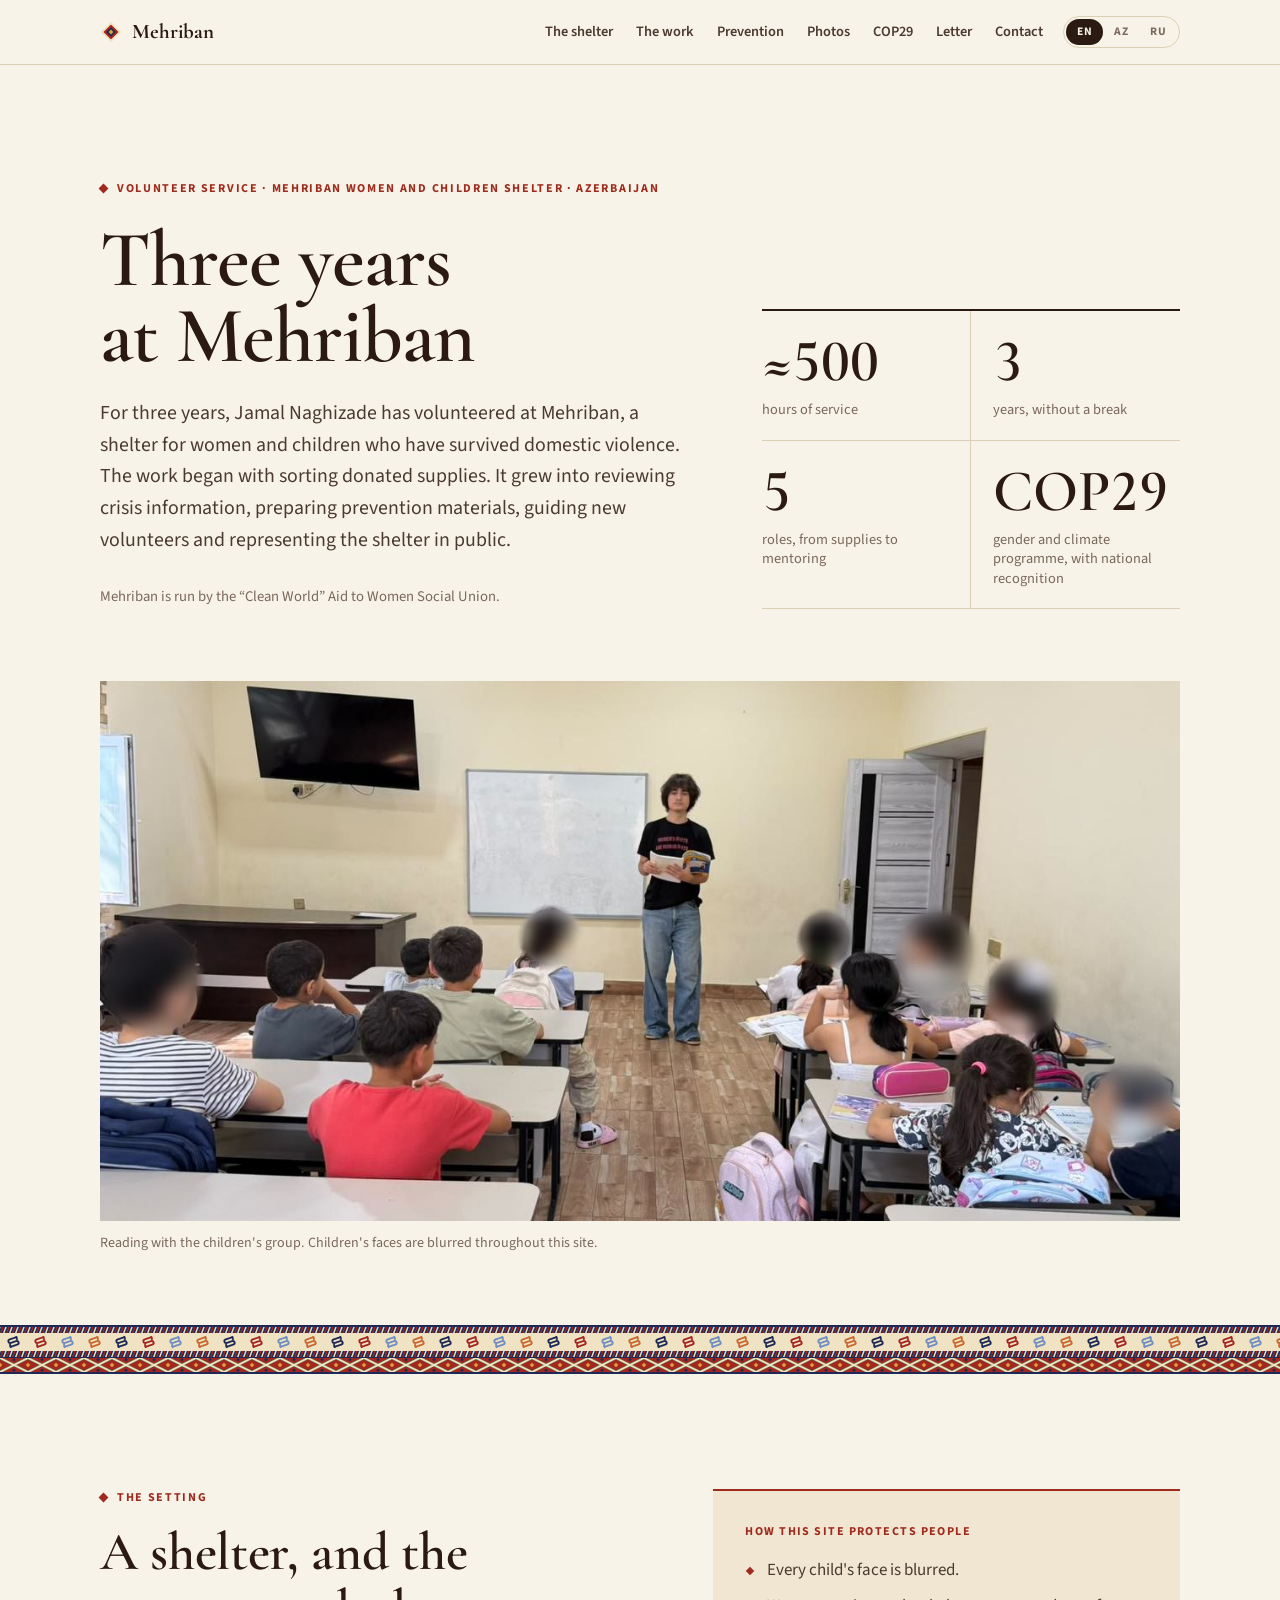
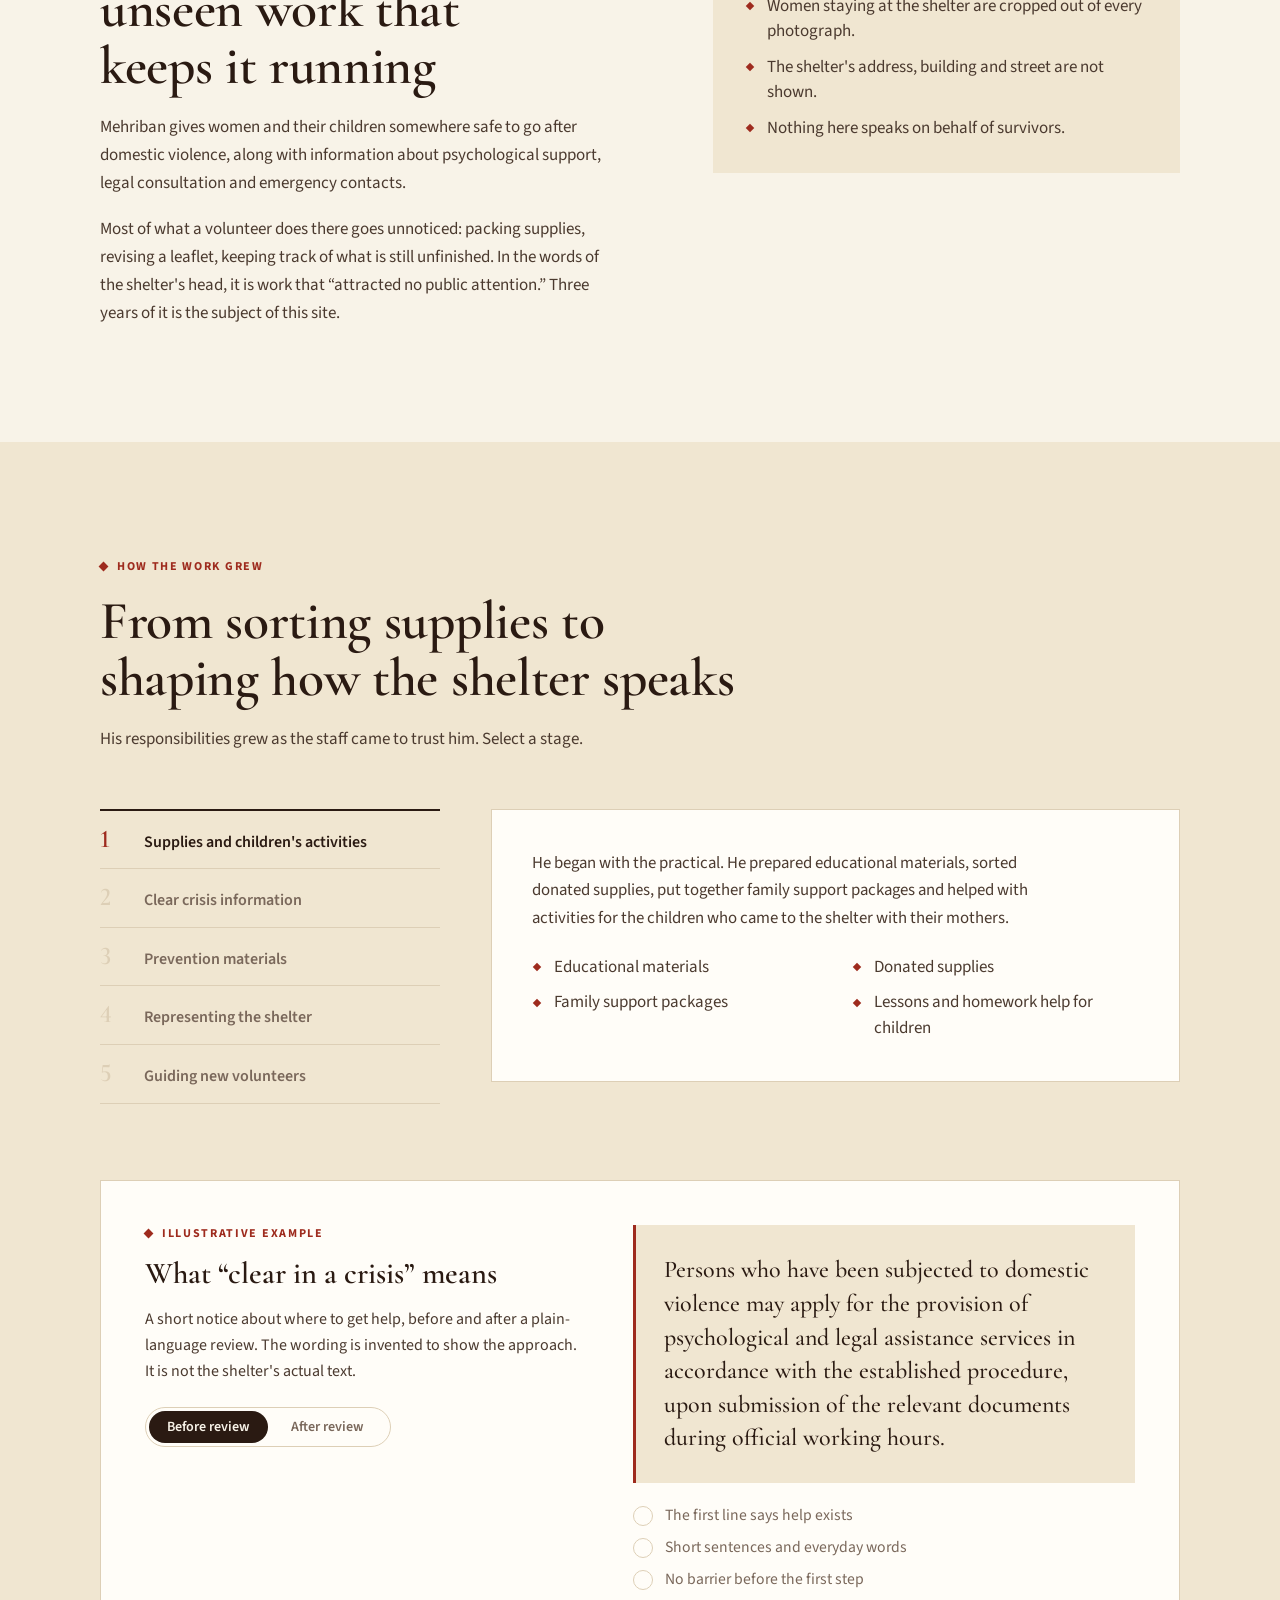
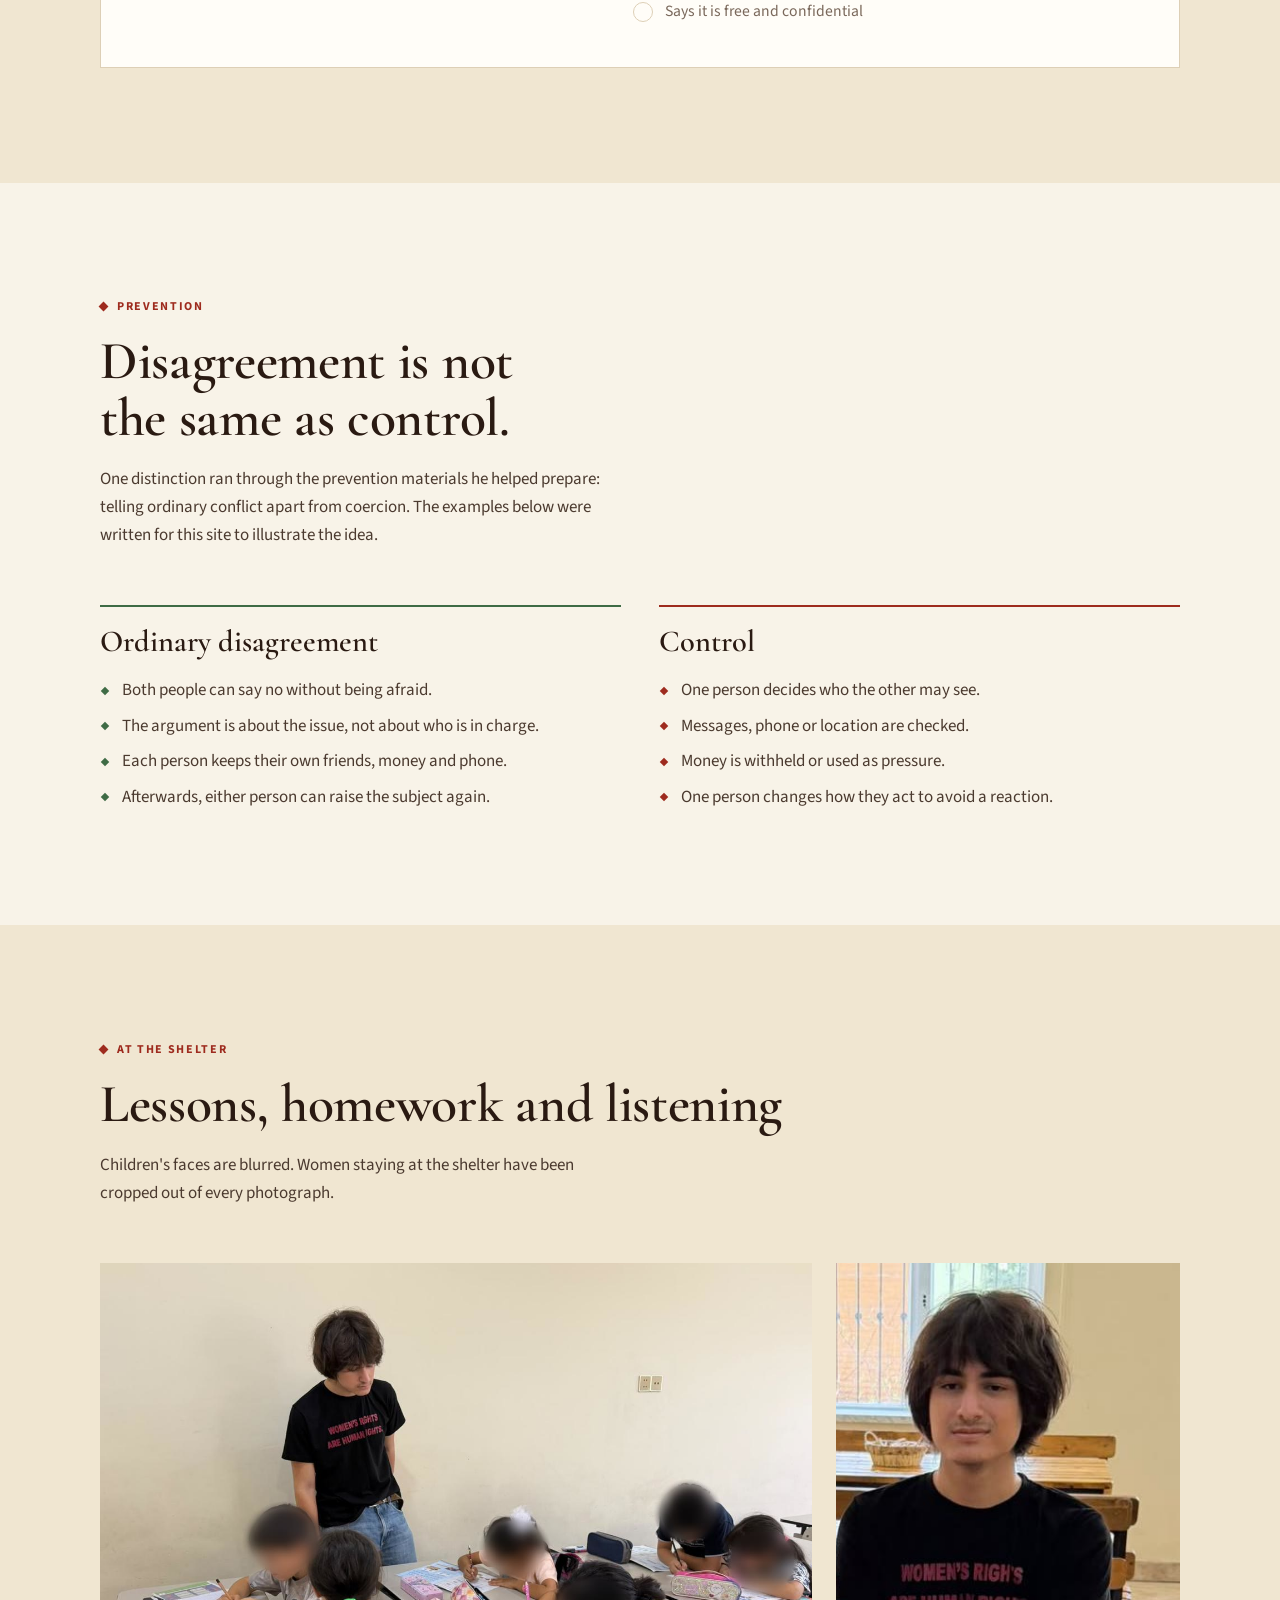
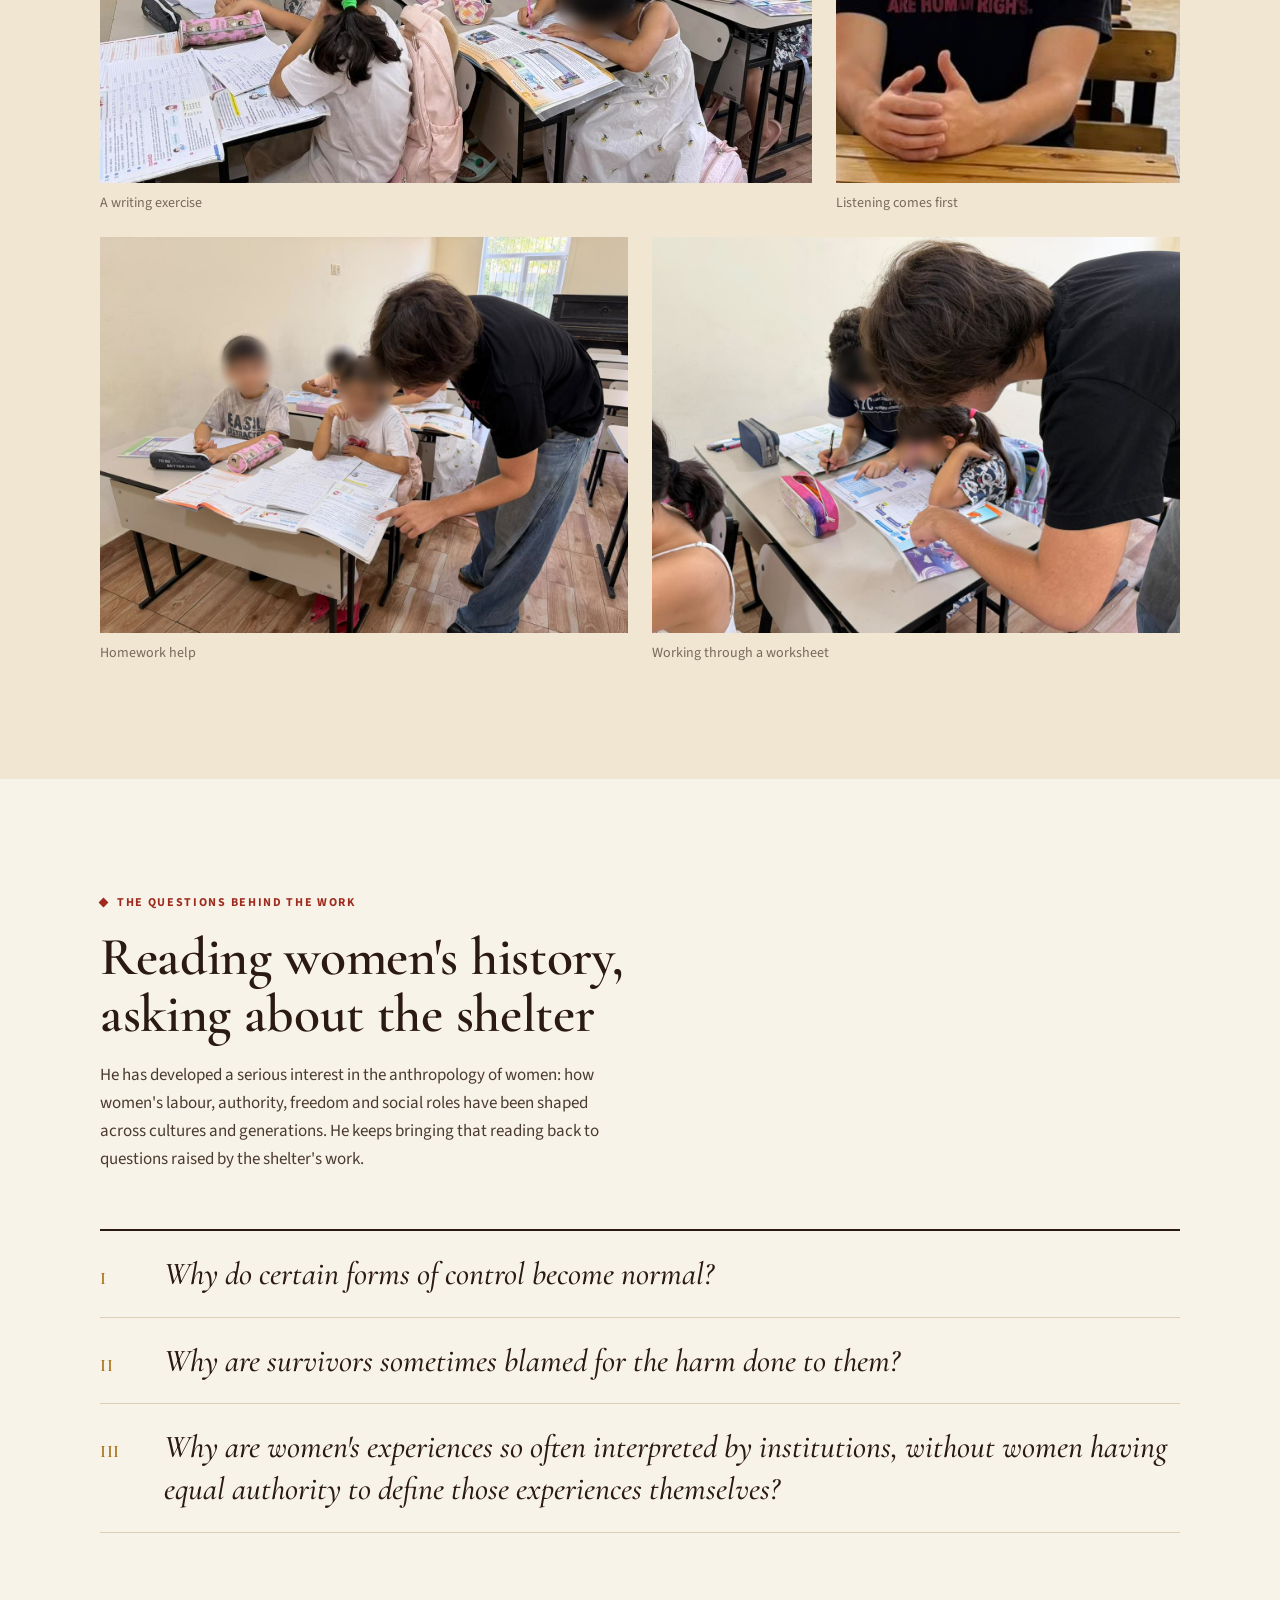
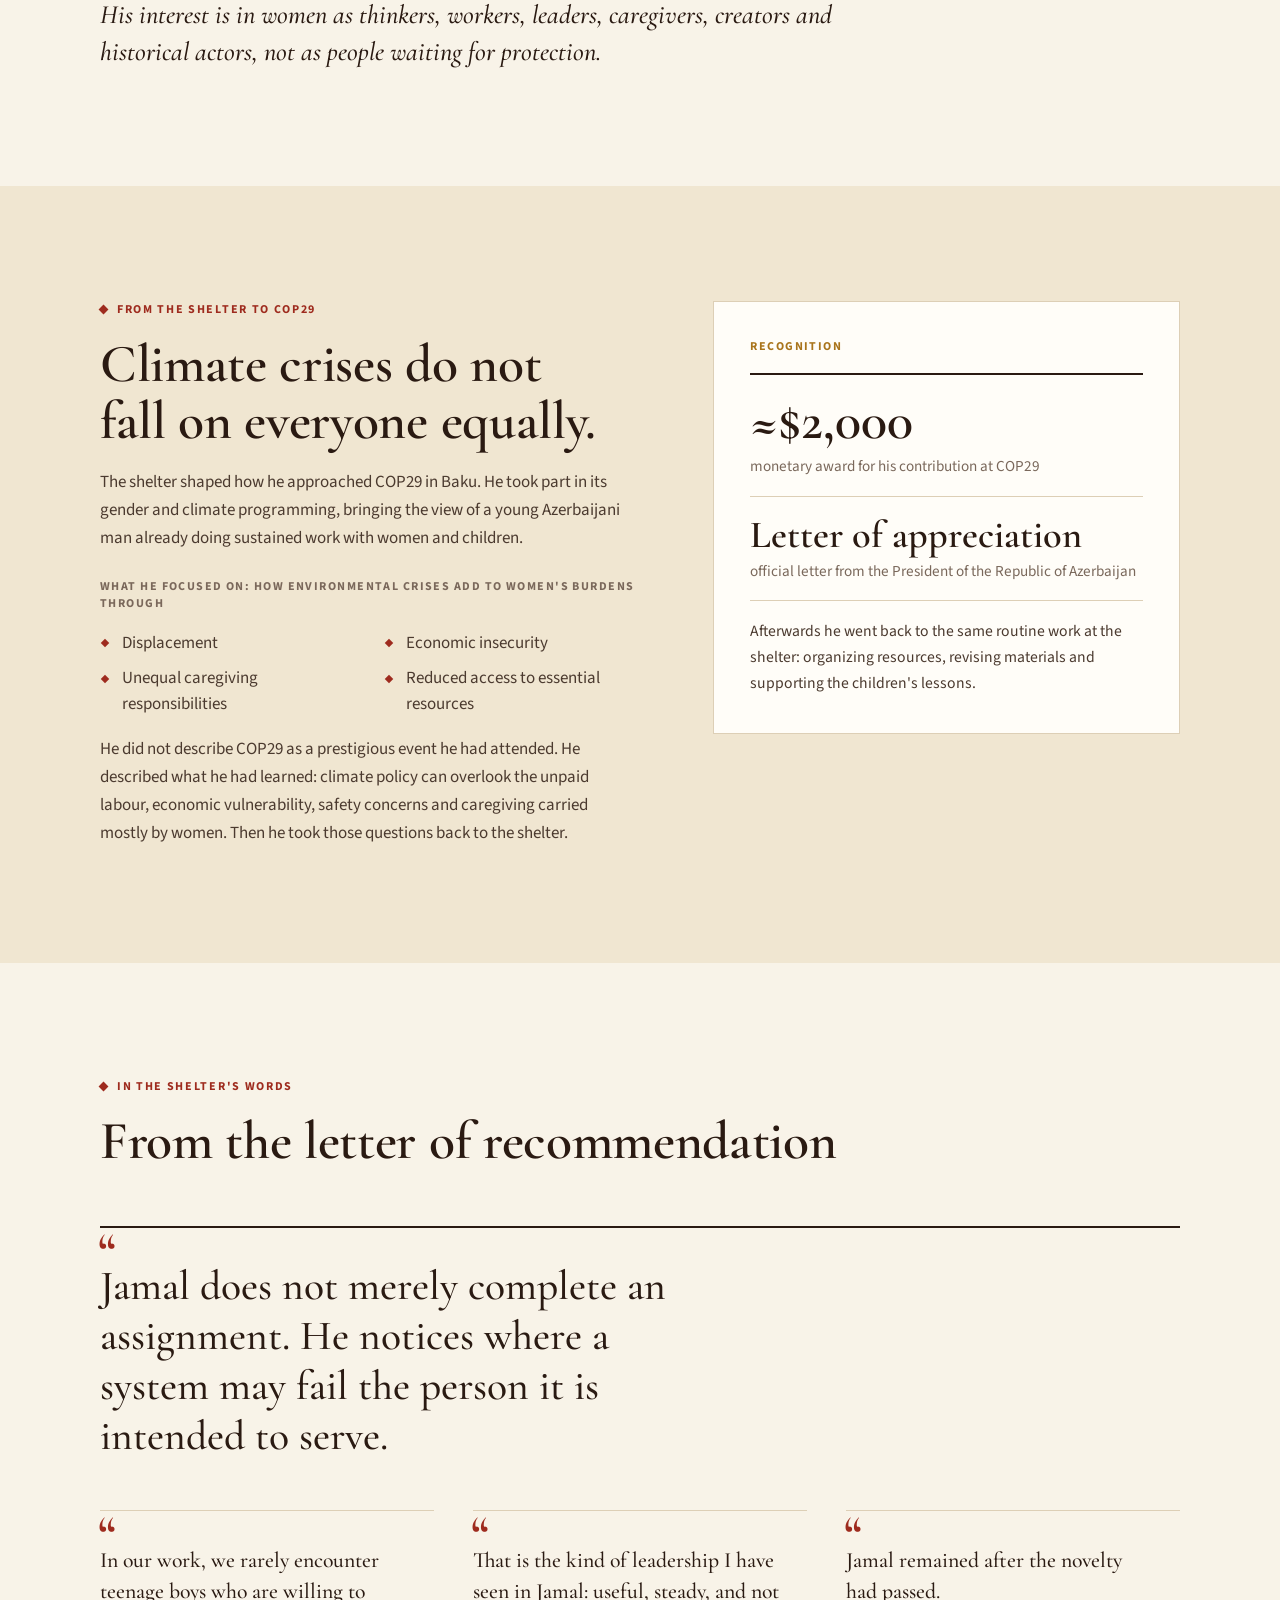
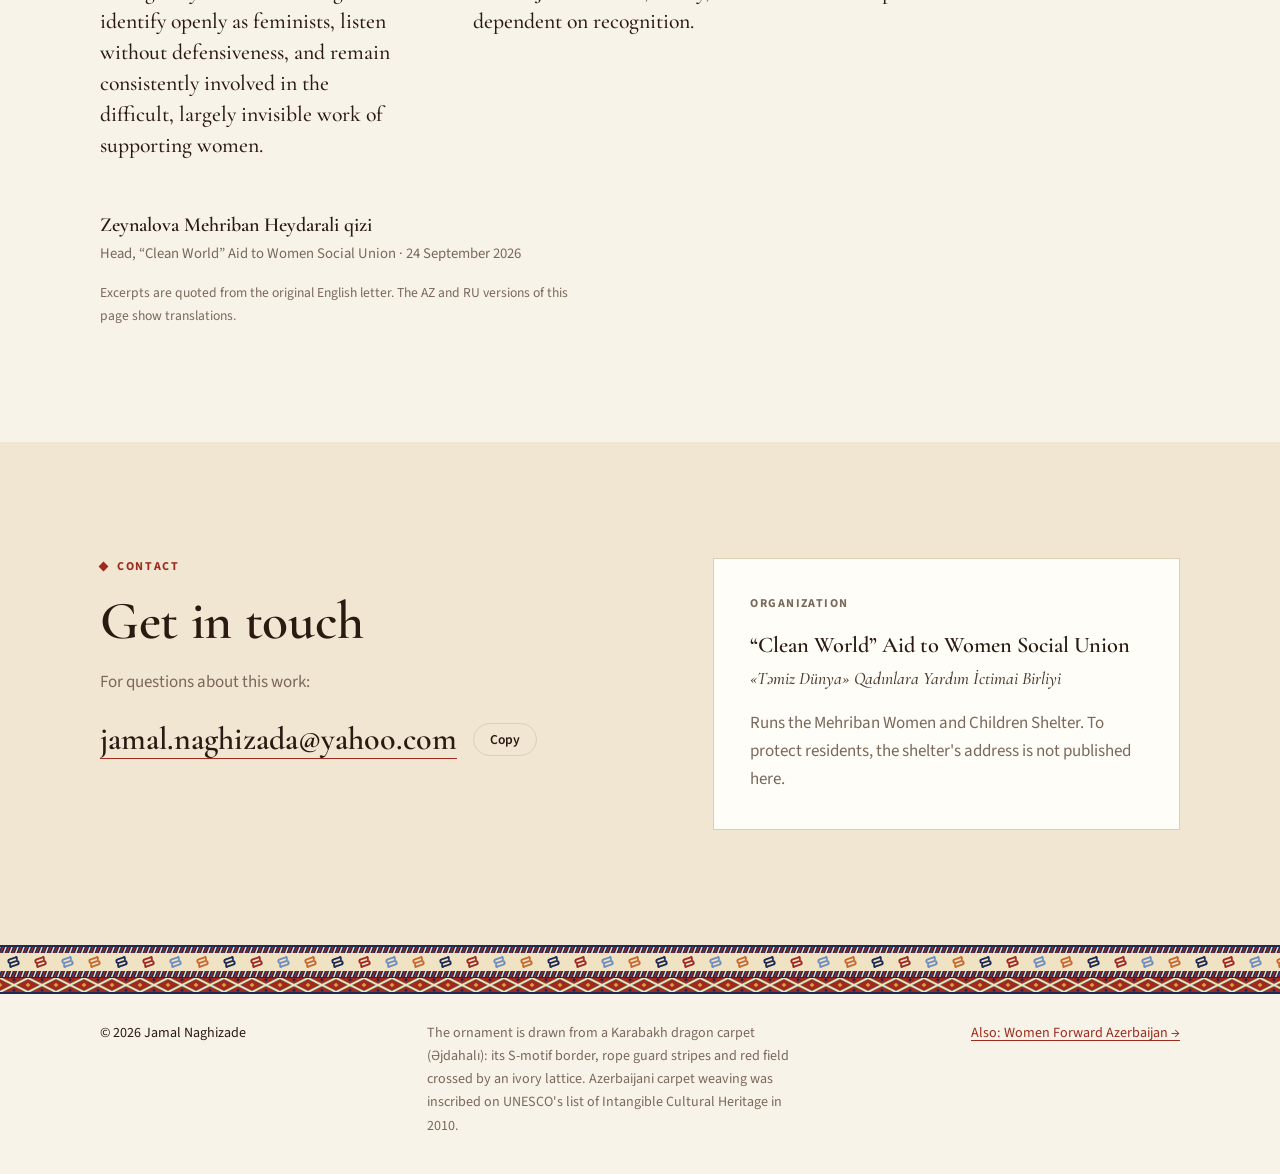
==== commit 45e2ef62: "Make carpet bands smaller and animate them on the compositor Bands drop from 74px to 49px. The movin" ====
--- a/index.html
+++ b/index.html
@@ -13,17 +13,11 @@
 </head>
 <body>
 
-<!-- ORNAMENT: drawn from a Karabakh dragon carpet (Əjdahalı): the ivory border of tilted S-motifs,
-     the twisted-rope guard stripes, the red field crossed by an ivory lattice, and its diamond medallions. -->
+<!-- ORNAMENT: drawn from a Karabakh dragon carpet (Əjdahalı). The border bands use tile images in
+     assets/ornament/ (S-motif border, rope guard stripe, red field with ivory lattice); this sprite
+     holds only the diamond medallion used as the logo. -->
 <svg class="defs" width="0" height="0" aria-hidden="true" focusable="false">
   <defs>
-    <!-- Border S-motif with curled ends; colour comes from the <use> element's `color` -->
-    <symbol id="s-motif" viewBox="0 0 40 28">
-      <g transform="rotate(-18 20 14)" fill="none" stroke="currentColor" stroke-width="3.6" stroke-linecap="square" stroke-linejoin="round">
-        <path d="M28 7 H15 Q11 7 11 11 Q11 14 15 14 H25 Q29 14 29 17.5 Q29 21 25 21 H12"/>
-        <path d="M28 7 V10.5 M12 21 V17.5"/>
-      </g>
-    </symbol>
     <!-- Diamond medallion from the field -->
     <symbol id="med" viewBox="0 0 32 32">
       <polygon class="r-ivory" points="16,1 31,16 16,31 1,16"/>
@@ -32,28 +26,6 @@
       <polygon class="r-gold" points="16,12.5 19.5,16 16,19.5 12.5,16"/>
       <rect class="r-ivory" x="15" y="2.5" width="2" height="3"/><rect class="r-ivory" x="15" y="26.5" width="2" height="3"/>
     </symbol>
-    <!-- Main border: S-motifs on ivory in navy, red, blue and orange -->
-    <pattern id="rug-border" width="160" height="28" patternUnits="userSpaceOnUse">
-      <rect class="r-ivory" width="160" height="28"/>
-      <use href="#s-motif" class="c-navy" x="0" width="40" height="28"/>
-      <use href="#s-motif" class="c-red" x="40" width="40" height="28"/>
-      <use href="#s-motif" class="c-sky" x="80" width="40" height="28"/>
-      <use href="#s-motif" class="c-orange" x="120" width="40" height="28"/>
-    </pattern>
-    <!-- Guard stripe: twisted rope in red and ivory on navy -->
-    <pattern id="rug-guard" width="8" height="8" patternUnits="userSpaceOnUse">
-      <rect class="r-navy" width="8" height="8"/>
-      <polygon class="r-red" points="0,8 3,0 5,0 2,8"/>
-      <polygon class="r-ivory" points="4,8 7,0 9,0 6,8"/>
-    </pattern>
-    <!-- Field: red ground crossed by an ivory lattice with green edges, medallions in the compartments -->
-    <pattern id="rug-field" width="48" height="24" patternUnits="userSpaceOnUse">
-      <rect class="r-red" width="48" height="24"/>
-      <path class="s-green" d="M0 2 L44 24 M4 0 L48 22 M0 22 L44 0 M4 24 L48 2" stroke-width="1.4" fill="none"/>
-      <path class="s-ivory" d="M0 0 L48 24 M0 24 L48 0" stroke-width="3.2" fill="none"/>
-      <polygon class="r-gold" points="0,8 4,12 0,16 -4,12"/><polygon class="r-gold" points="48,8 52,12 48,16 44,12"/>
-      <polygon class="r-navy" points="24,18 27,21 24,24 21,21"/><polygon class="r-navy" points="24,0 27,3 24,6 21,3"/>
-    </pattern>
   </defs>
 </svg>
 
@@ -108,7 +80,7 @@
   </figure>
 </section>
 
-<div class="band" aria-hidden="true"><svg><rect class="r-navy" width="100%" height="2"/><g transform="translate(0,2)"><rect width="100%" height="8" fill="url(#rug-guard)"/></g><g transform="translate(0,10)"><rect width="100%" height="28" fill="url(#rug-border)"/></g><g transform="translate(0,38)"><rect width="100%" height="8" fill="url(#rug-guard)"/></g><rect class="r-navy" y="46" width="100%" height="1.5"/><g transform="translate(0,47.5)"><rect width="100%" height="24" fill="url(#rug-field)"/></g><rect class="r-navy" y="71.5" width="100%" height="2.5"/></svg></div>
+<div class="band" aria-hidden="true"><div class="b-edge"></div><div class="b-rope"><i></i></div><div class="b-border"><i></i></div><div class="b-rope"><i></i></div><div class="b-line"></div><div class="b-field"></div><div class="b-edge b-edge-2"></div></div>
 
 <!-- SETTING -->
 <section class="section" id="setting">
@@ -359,7 +331,7 @@
 
 </main>
 
-<div class="band" aria-hidden="true"><svg><rect class="r-navy" width="100%" height="2"/><g transform="translate(0,2)"><rect width="100%" height="8" fill="url(#rug-guard)"/></g><g transform="translate(0,10)"><rect width="100%" height="28" fill="url(#rug-border)"/></g><g transform="translate(0,38)"><rect width="100%" height="8" fill="url(#rug-guard)"/></g><rect class="r-navy" y="46" width="100%" height="1.5"/><g transform="translate(0,47.5)"><rect width="100%" height="24" fill="url(#rug-field)"/></g><rect class="r-navy" y="71.5" width="100%" height="2.5"/></svg></div>
+<div class="band rev" aria-hidden="true"><div class="b-edge"></div><div class="b-rope"><i></i></div><div class="b-border"><i></i></div><div class="b-rope"><i></i></div><div class="b-line"></div><div class="b-field"></div><div class="b-edge b-edge-2"></div></div>
 <footer class="site-footer">
   <div class="wrap footer-row">
     <p>© 2026 Jamal Naghizade</p>
--- a/assets/styles.css
+++ b/assets/styles.css
@@ -232,8 +232,29 @@
 figcaption { font-size: .88rem; color: var(--muted); line-height: 1.45; }
 
 /* ---------- Ornament band ---------- */
+/* Navy edge, rope guard, S-motif border, rope guard, lattice field, navy edge. Each moving stripe is
+   an HTML layer one tile wider than the screen, slid by exactly one tile with transform, so the loop
+   is seamless and runs on the compositor instead of repainting. The footer band runs in reverse, so
+   the pattern appears to travel around the page. */
 .band { line-height: 0; }
-.band svg { display: block; width: 100%; height: 74px; }
+.band > div { position: relative; overflow: hidden; }
+.b-edge { height: 1.5px; background: var(--rug-navy); }
+.b-edge-2 { height: 2px; }
+.b-line { height: 1px; background: var(--rug-navy); }
+.b-rope { height: 6px; }
+.b-border { height: 18px; }
+.b-field { height: 14px; background: url(ornament/field.svg) 0 0 / 28px 14px repeat-x; }
+.band i {
+  position: absolute; top: 0; bottom: 0; left: var(--tile-neg); width: calc(100% + var(--tile));
+  background-repeat: repeat-x; background-position: 0 0;
+  will-change: transform;
+}
+.b-rope i { --tile: 6px; --tile-neg: -6px; background-image: url(ornament/rope.svg); background-size: 6px 6px; animation: slide 1.6s linear infinite reverse; }
+.b-border i { --tile: 108px; --tile-neg: -108px; background-image: url(ornament/border.svg); background-size: 108px 18px; animation: slide 14s linear infinite; }
+.band.rev .b-border i { animation-direction: reverse; }
+.band.rev .b-rope i { animation-direction: normal; }
+.band.is-off i { animation-play-state: paused; }
+@keyframes slide { to { transform: translateX(var(--tile)); } }
 
 /* ---------- Sections ---------- */
 .section { padding-block: clamp(64px, 9vw, 120px); }
@@ -482,6 +503,7 @@
 @media (prefers-reduced-motion: reduce) {
   html { scroll-behavior: auto; }
   .hero-text > *, .fact, .hero-photo { animation-name: fade; }
+  .band i { animation: none !important; }
   .js-ready .thumb { transition-property: opacity; }
   .mark::after { transition: opacity 150ms ease; transform: rotate(45deg) scale(1); }
   .lang, .toggle, .menu-btn, .copy-btn { transition: none; }
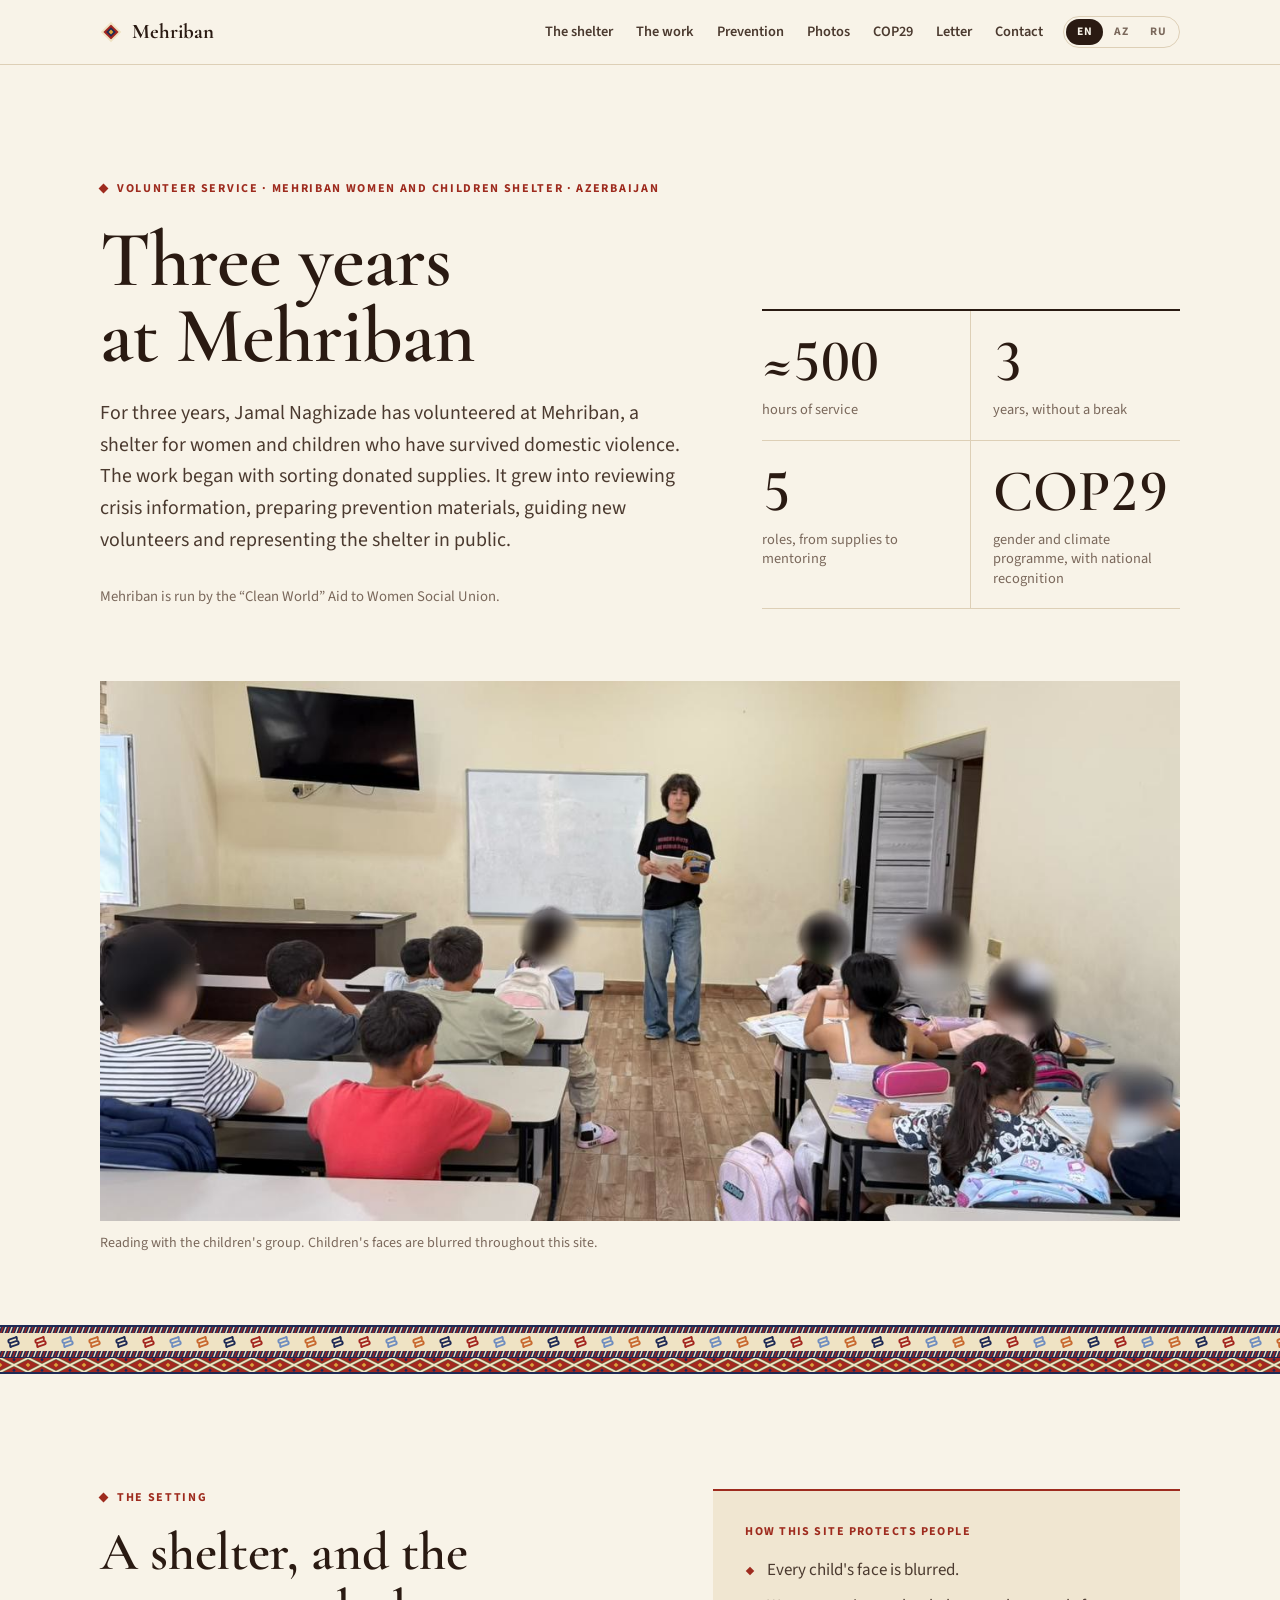
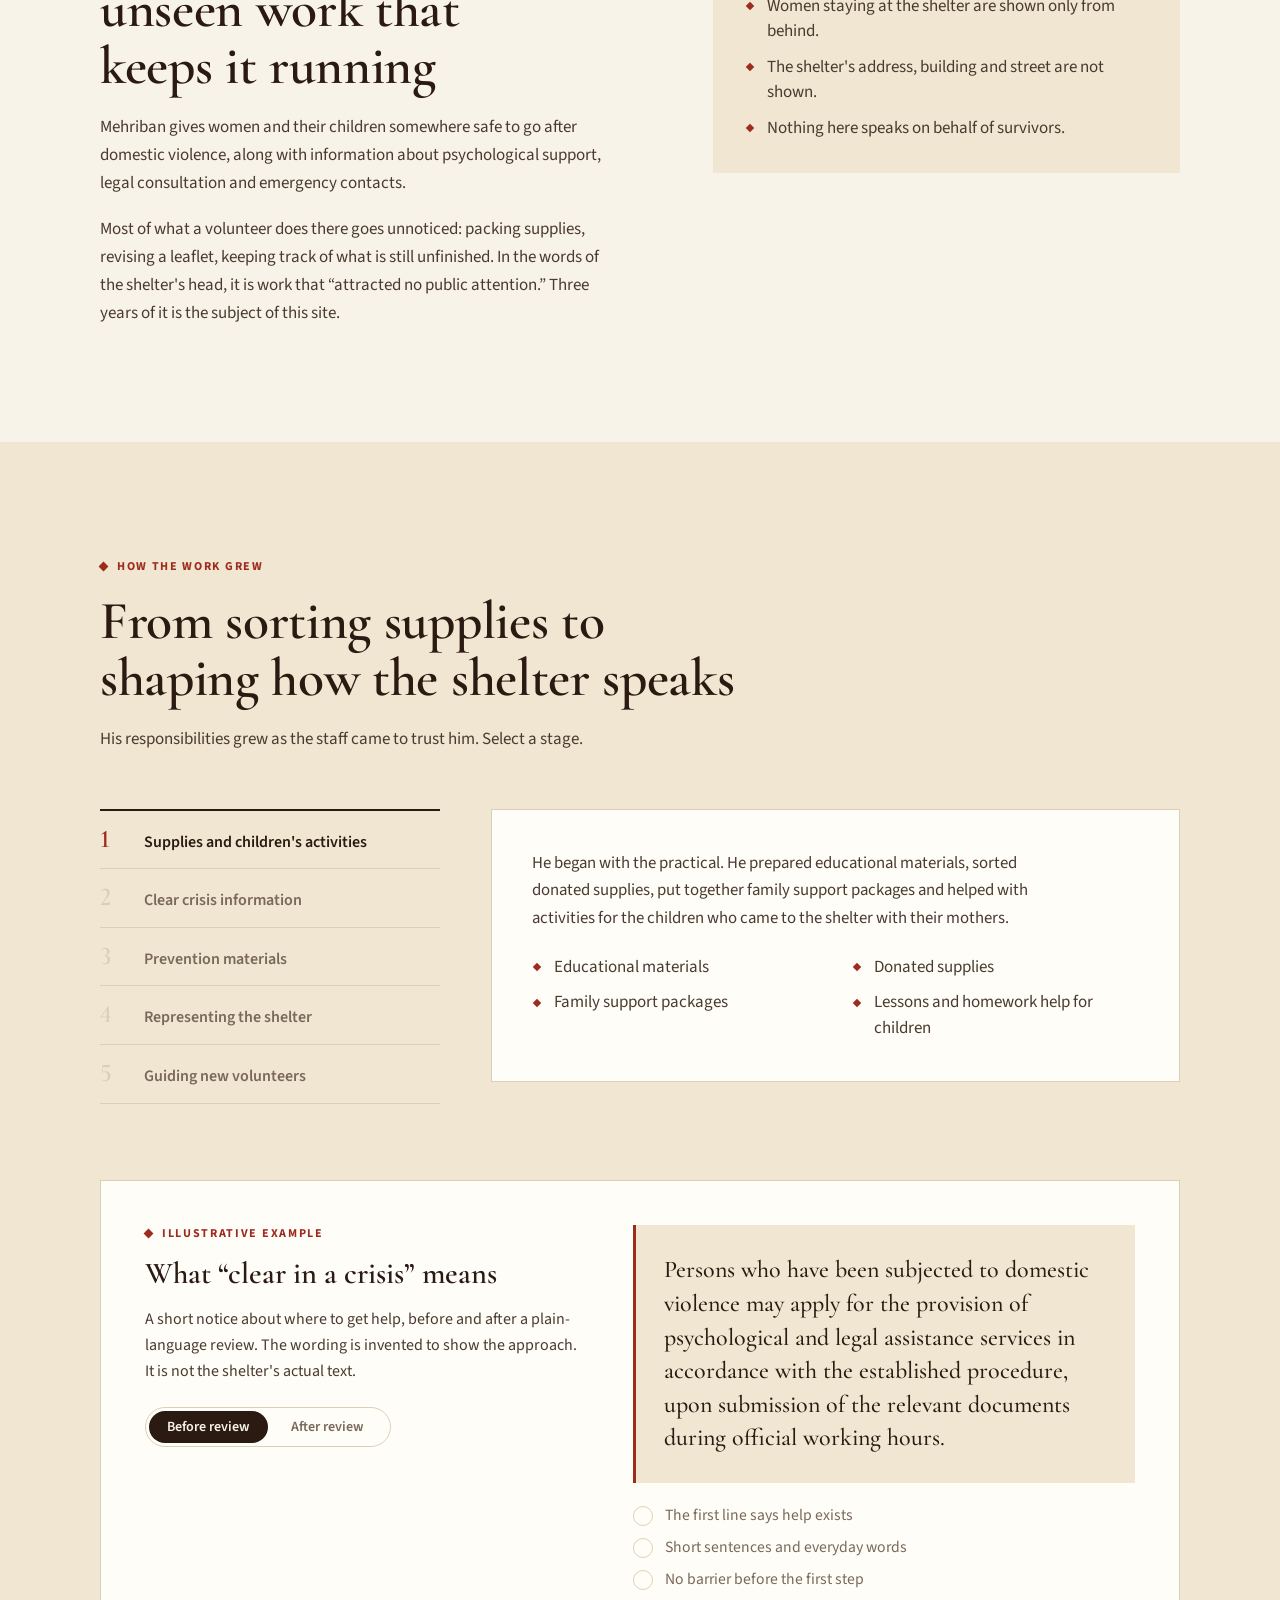
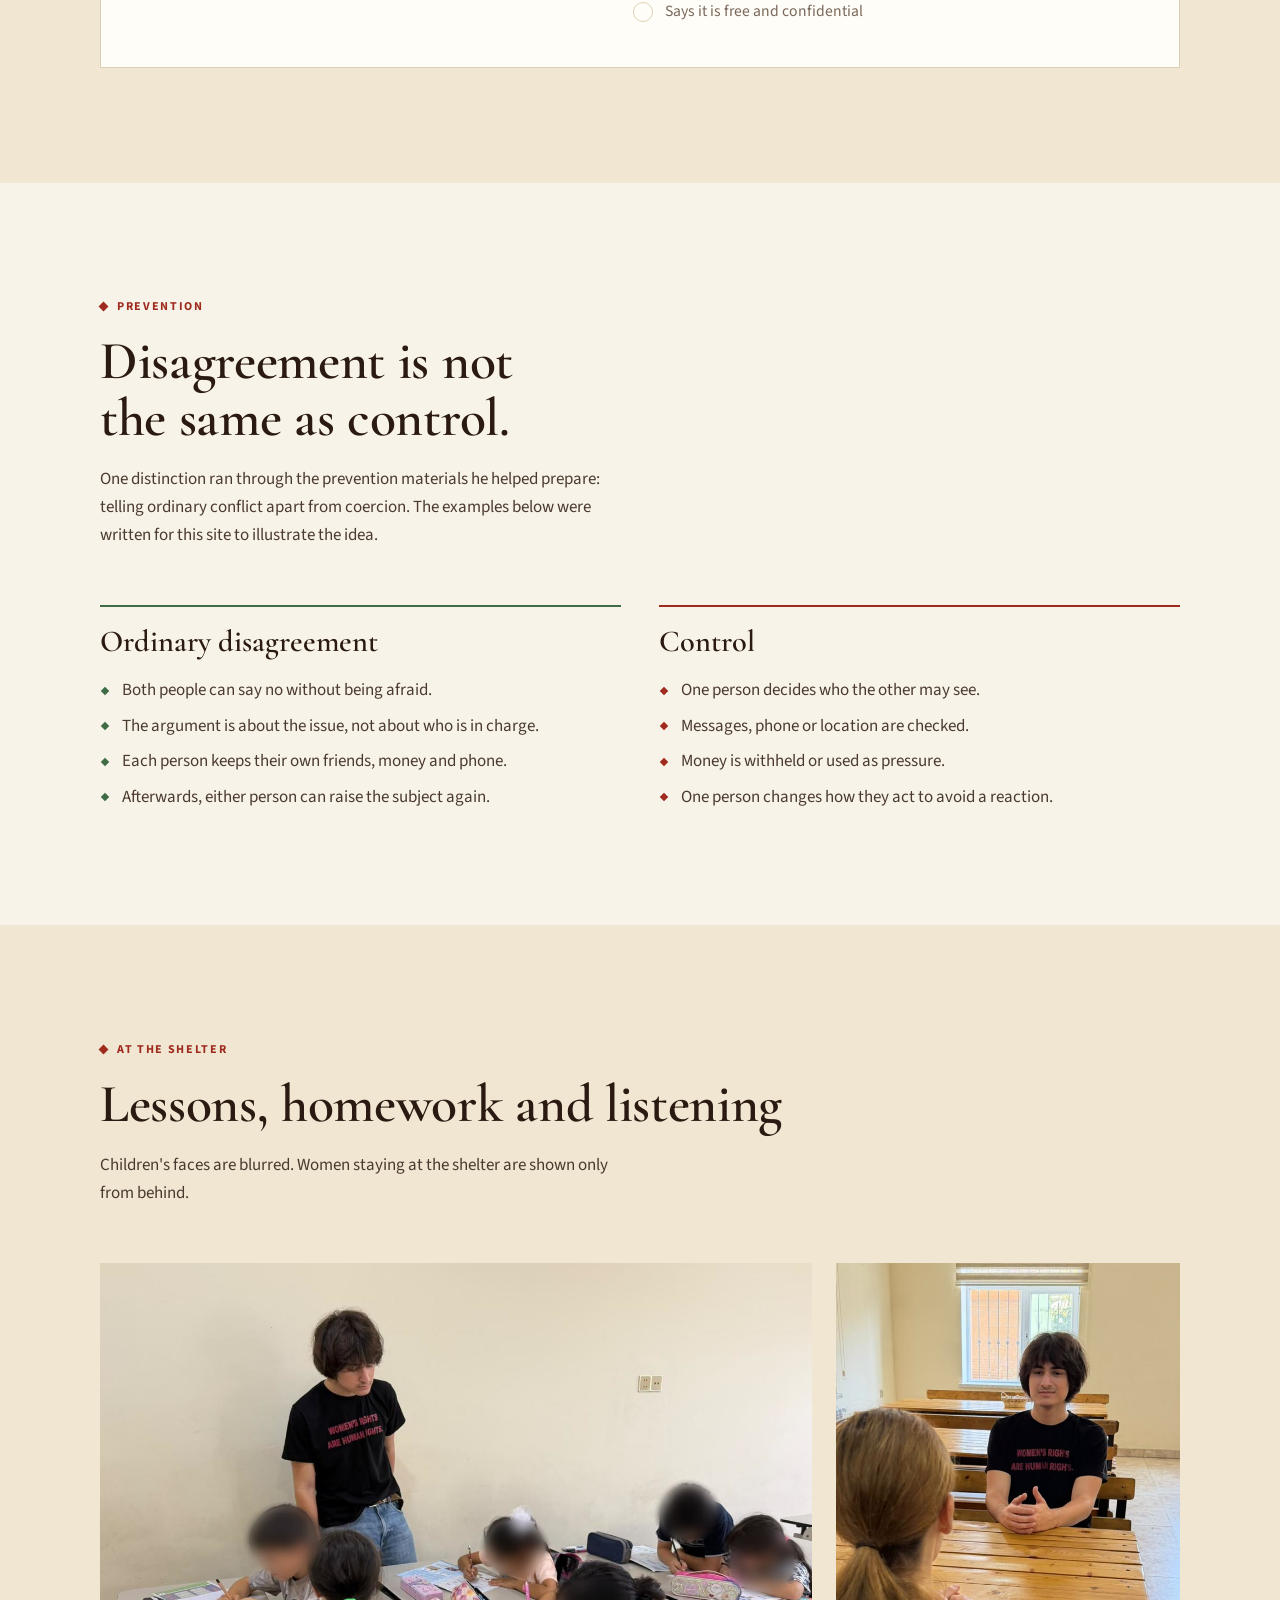
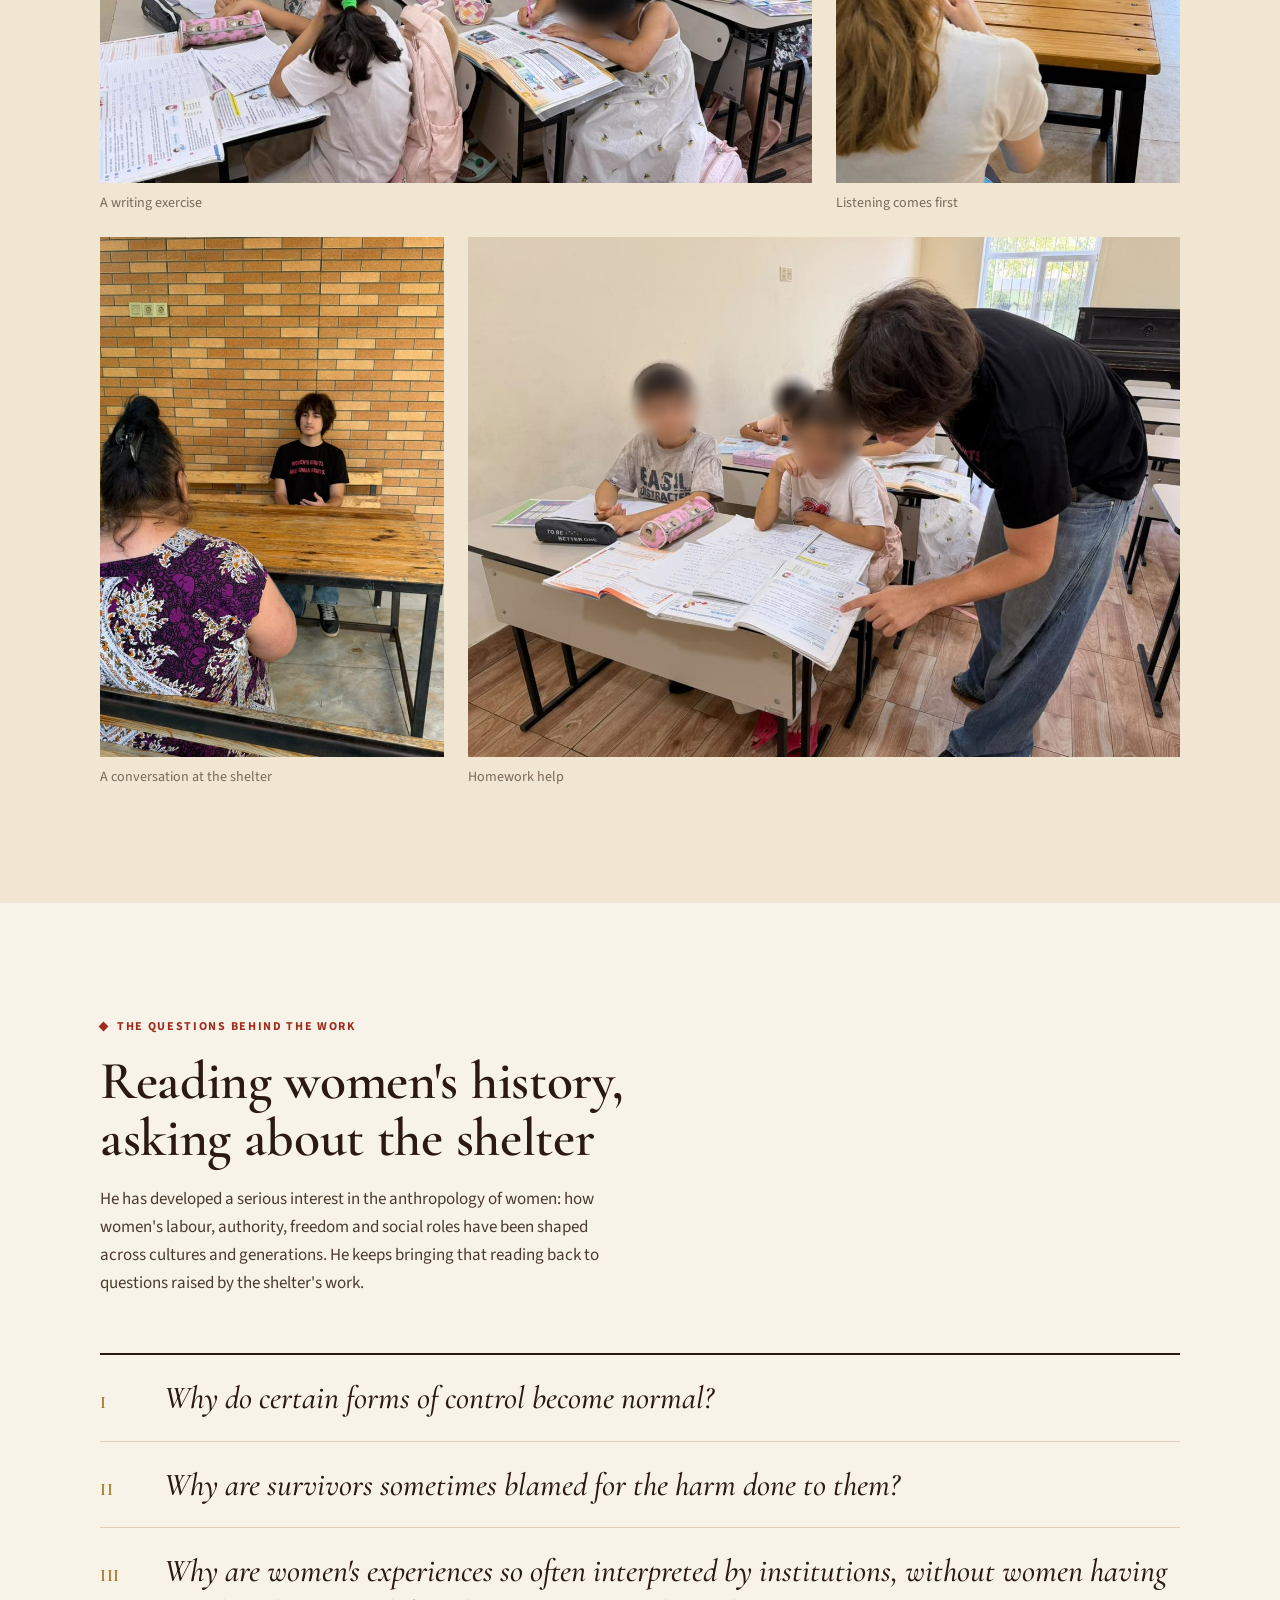
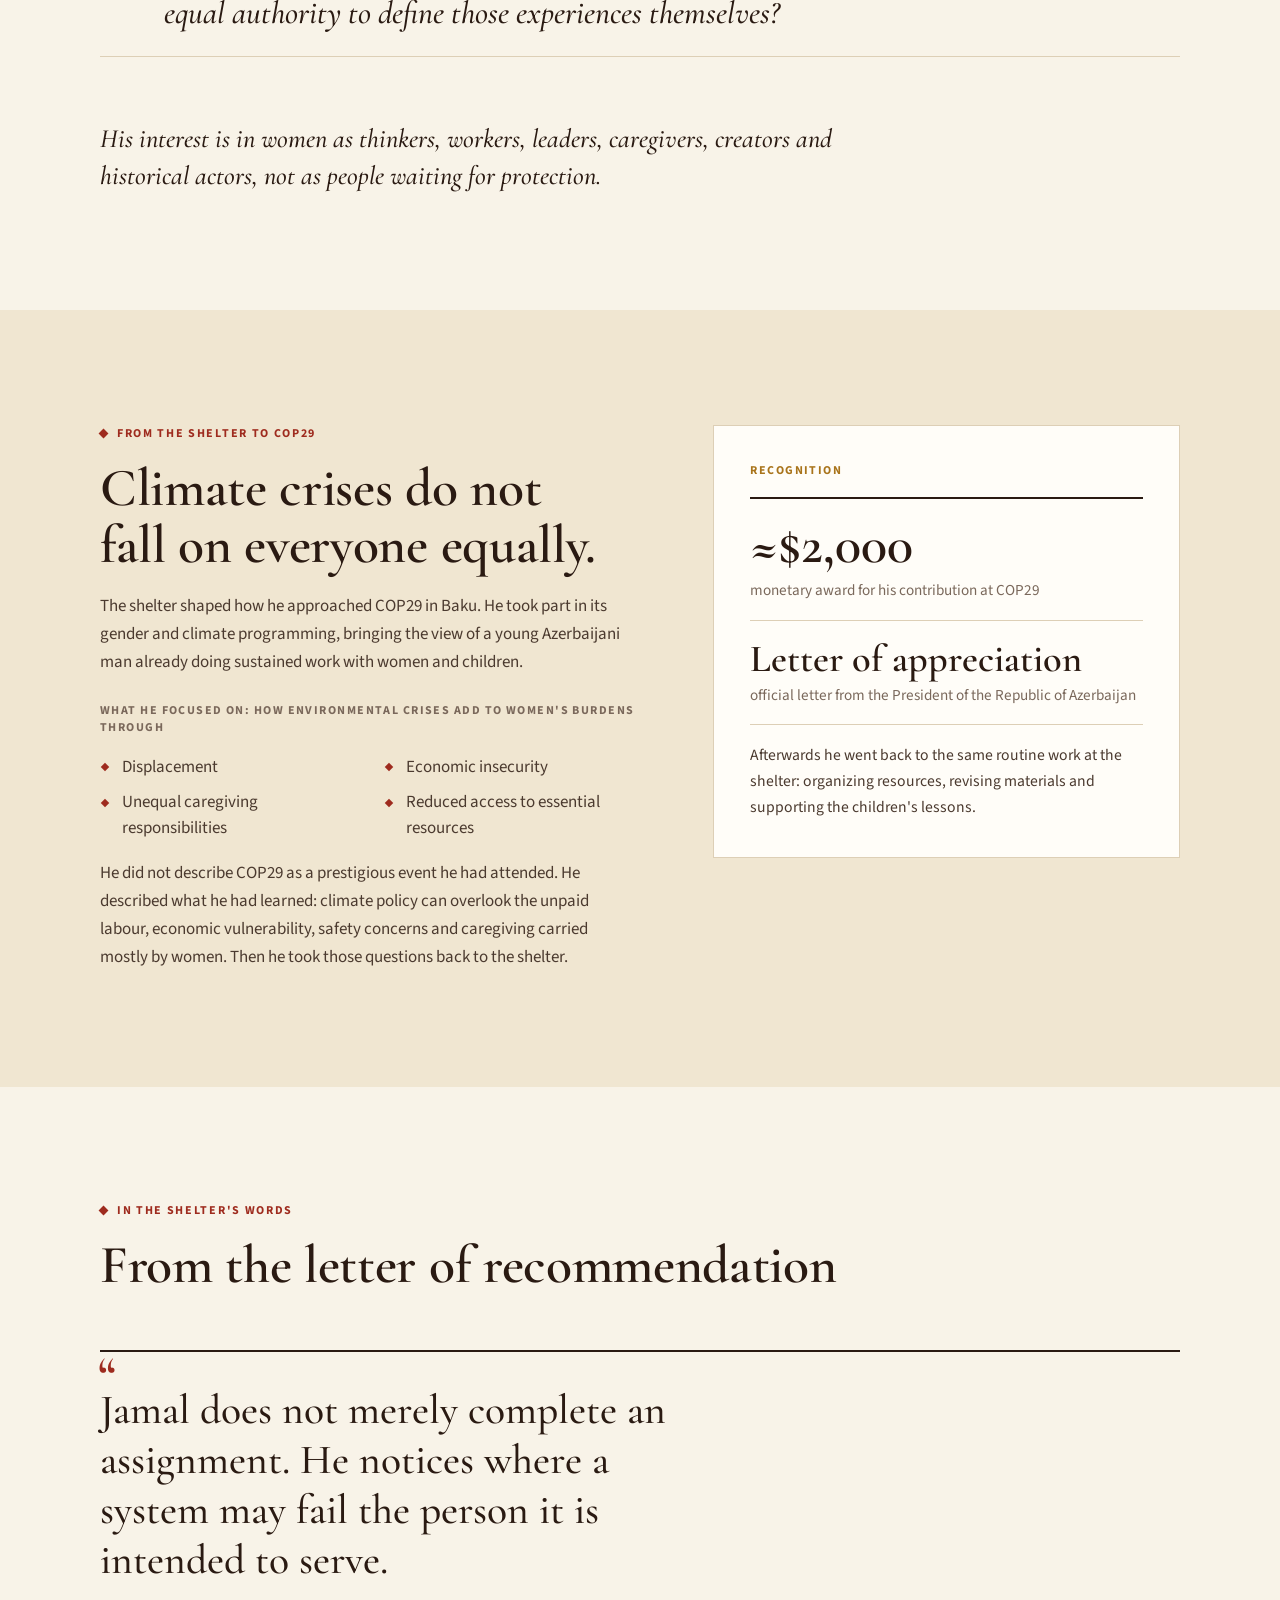
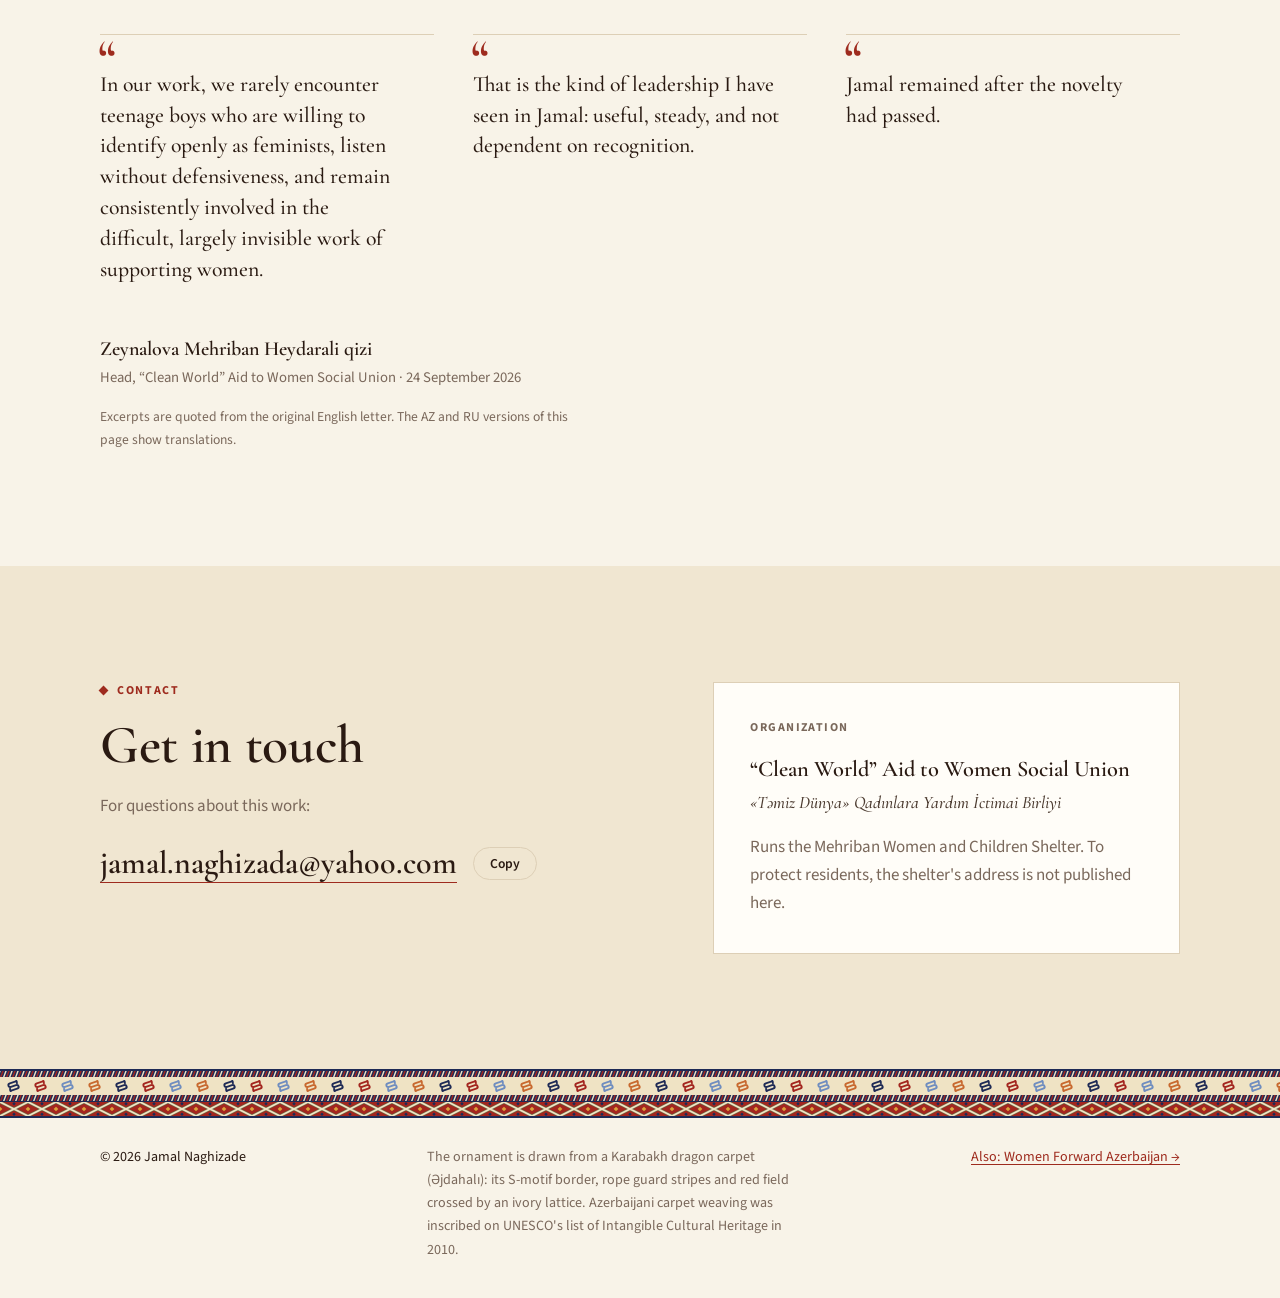
==== commit 1cbff96c: "Show conversation photos in full, with residents seen from behind Replaces the tight crops with the " ====
--- a/index.html
+++ b/index.html
@@ -95,7 +95,7 @@
       <p class="label-sm" id="care-title" data-i18n="care.title">How this site protects people</p>
       <ul class="ticks">
         <li data-i18n="care.l1">Every child's face is blurred.</li>
-        <li data-i18n="care.l2">Women staying at the shelter are cropped out of every photograph.</li>
+        <li data-i18n="care.l2">Women staying at the shelter are shown only from behind.</li>
         <li data-i18n="care.l3">The shelter's address, building and street are not shown.</li>
         <li data-i18n="care.l4">Nothing here speaks on behalf of survivors.</li>
       </ul>
@@ -215,7 +215,7 @@
     <div class="sec-head">
       <p class="eyebrow" data-i18n="ph.eyebrow">At the shelter</p>
       <h2 data-i18n="ph.title">Lessons, homework and listening</h2>
-      <p data-i18n="ph.p">Children's faces are blurred. Women staying at the shelter have been cropped out of every photograph.</p>
+      <p data-i18n="ph.p">Children's faces are blurred. Women staying at the shelter are shown only from behind.</p>
     </div>
     <div class="gallery">
       <figure class="g-wide">
@@ -223,16 +223,16 @@
         <figcaption data-i18n="ph.lesson">A writing exercise</figcaption>
       </figure>
       <figure class="g-tall">
-        <img src="assets/img/listening-1.jpg" width="500" height="550" loading="lazy" alt="Jamal sits at a wooden table, listening." data-i18n-alt="ph.listen.alt">
+        <img src="assets/img/listening-1.jpg" width="720" height="960" loading="lazy" alt="Jamal sits at a wooden table, listening to a woman across from him, who is seen from behind." data-i18n-alt="ph.listen.alt">
         <figcaption data-i18n="ph.listen">Listening comes first</figcaption>
       </figure>
-      <figure>
+      <figure class="g-tall">
+        <img src="assets/img/listening-2.jpg" width="720" height="960" loading="lazy" alt="Jamal sits across a wooden table from a woman, who is seen from behind." data-i18n-alt="ph.talk.alt">
+        <figcaption data-i18n="ph.talk">A conversation at the shelter</figcaption>
+      </figure>
+      <figure class="g-wide">
         <img src="assets/img/homework.jpg" width="1280" height="960" loading="lazy" alt="Jamal leans over a desk, pointing to a line in a girl's textbook while a boy looks on." data-i18n-alt="ph.homework.alt">
         <figcaption data-i18n="ph.homework">Homework help</figcaption>
-      </figure>
-      <figure>
-        <img src="assets/img/reading.jpg" width="1280" height="960" loading="lazy" alt="Jamal bends down to help two children with a worksheet." data-i18n-alt="ph.reading.alt">
-        <figcaption data-i18n="ph.reading">Working through a worksheet</figcaption>
       </figure>
     </div>
   </div>
--- a/assets/styles.css
+++ b/assets/styles.css
@@ -380,13 +380,14 @@
 .gallery .g-wide { grid-column: span 4; }
 .gallery .g-tall { grid-column: span 2; }
 .g-wide img { aspect-ratio: auto; height: 100%; max-height: 520px; }
-.g-tall img { aspect-ratio: auto; height: 100%; max-height: 520px; object-position: 50% 30%; }
+.g-tall img { aspect-ratio: auto; height: 100%; max-height: 520px; object-position: 45% 50%; }
 .gallery .g-wide, .gallery .g-tall { grid-template-rows: minmax(0, 1fr) auto; }
 @media (max-width: 760px) {
   .gallery { grid-template-columns: 1fr 1fr; }
   .gallery figure, .gallery .g-tall { grid-column: span 1; }
   .gallery .g-wide { grid-column: 1 / -1; }
-  .g-wide img, .g-tall img { aspect-ratio: 4 / 3; height: auto; }
+  .g-wide img { aspect-ratio: 4 / 3; height: auto; }
+  .g-tall img { aspect-ratio: 3 / 4; height: auto; max-height: none; }
 }
 @media (max-width: 480px) { .gallery { grid-template-columns: 1fr; } .gallery figure, .gallery .g-tall { grid-column: 1 / -1; } }
 
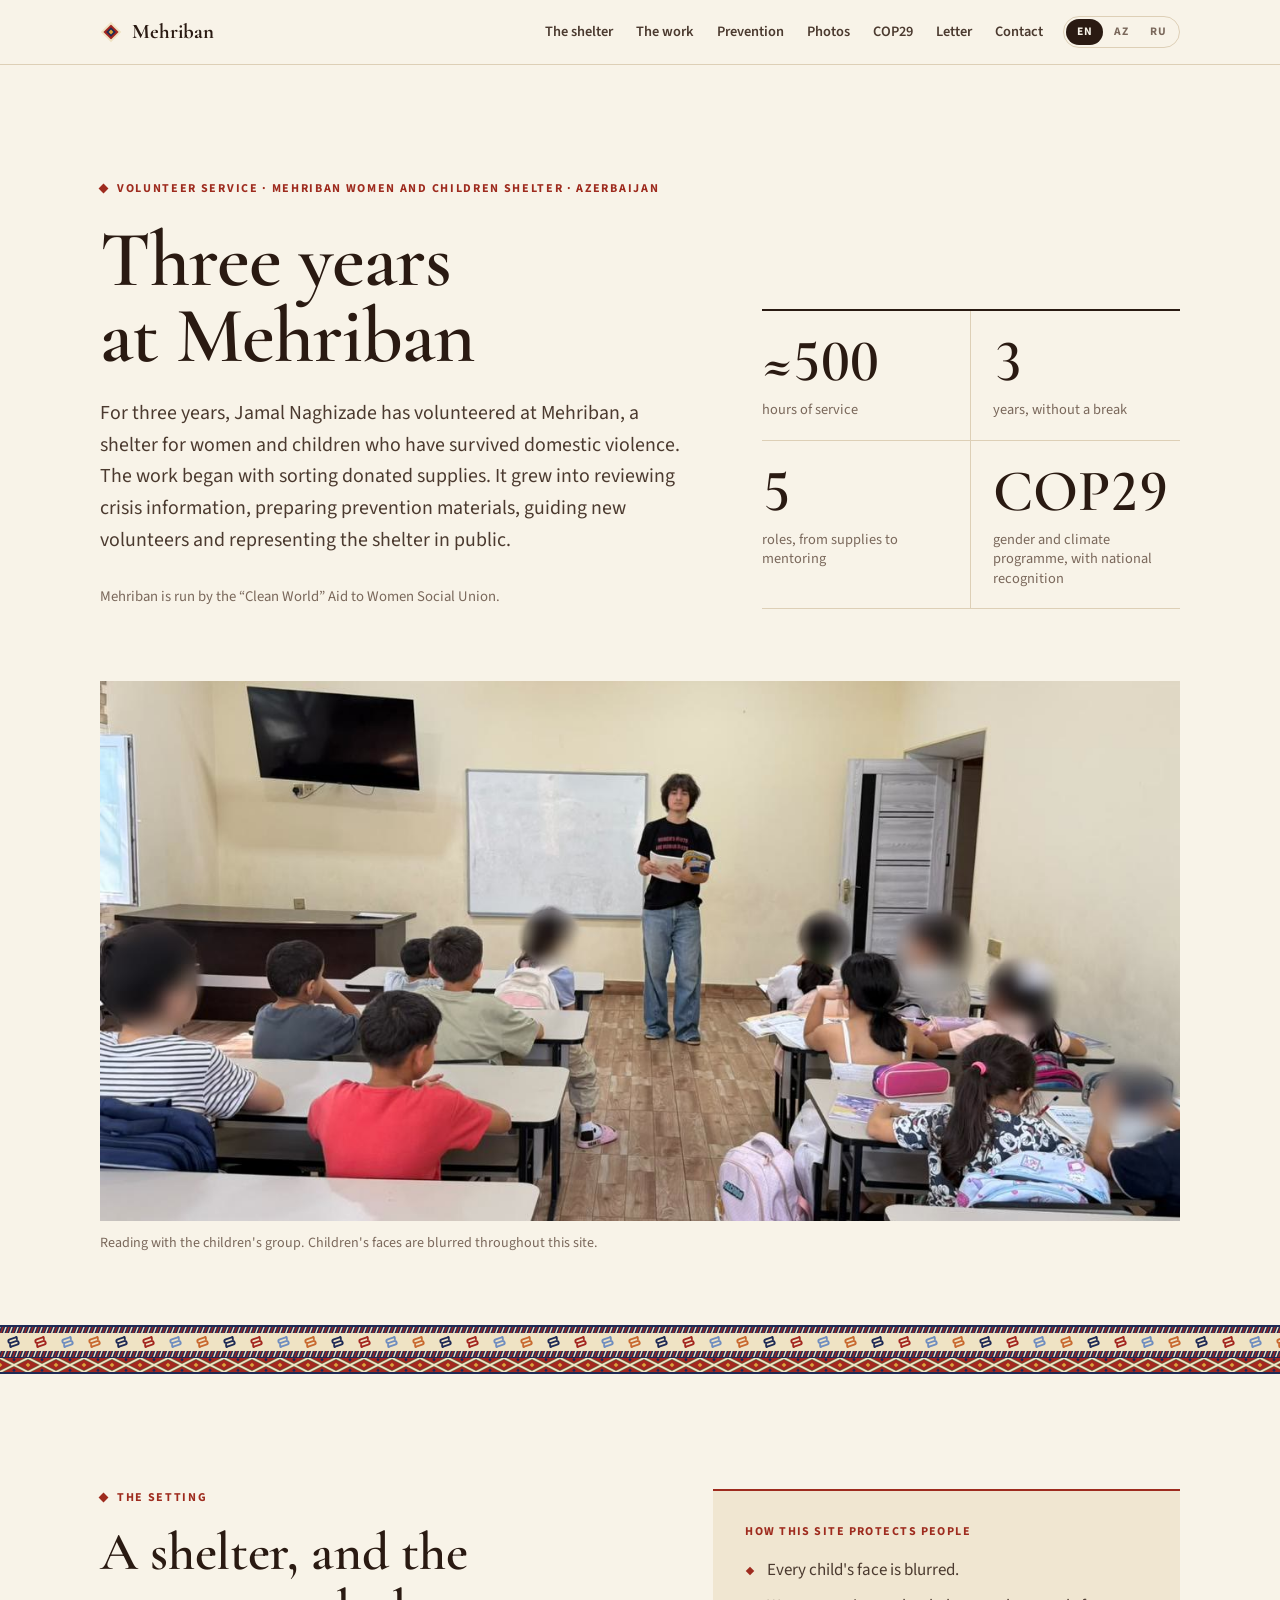
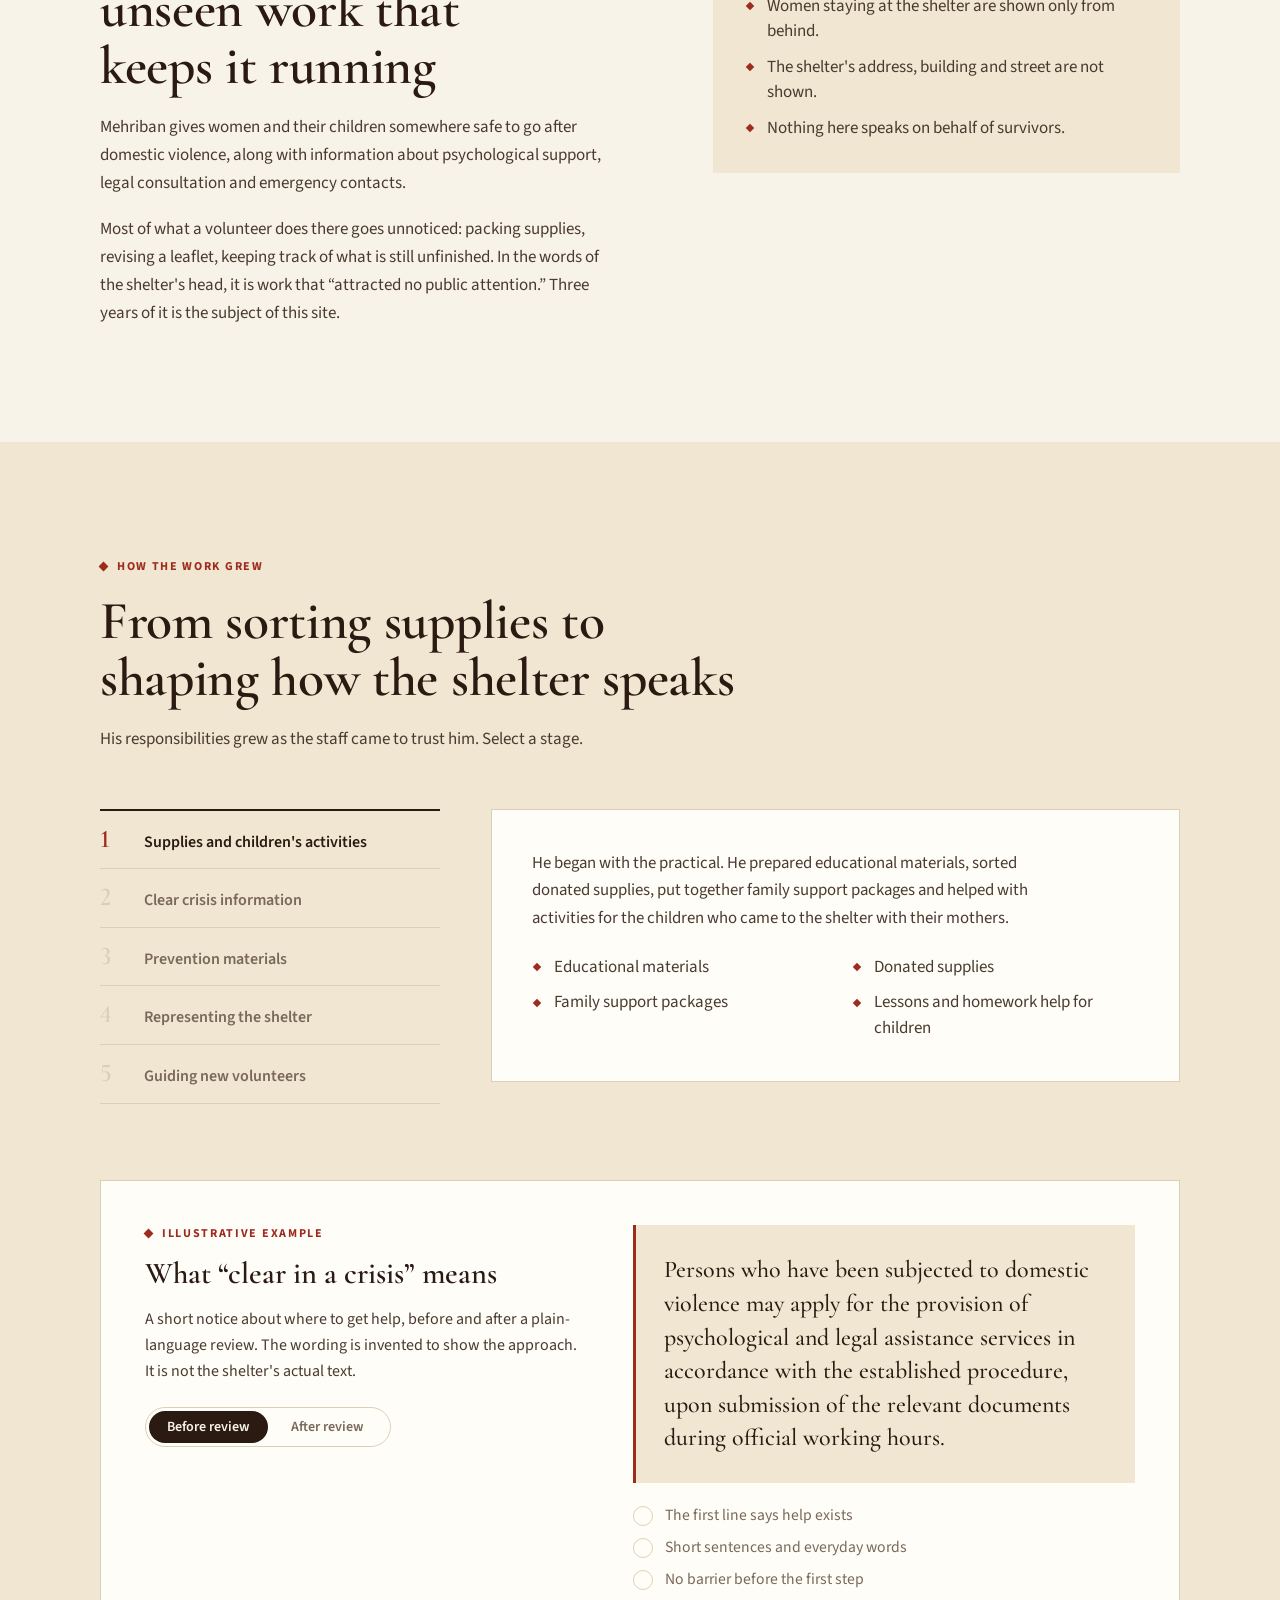
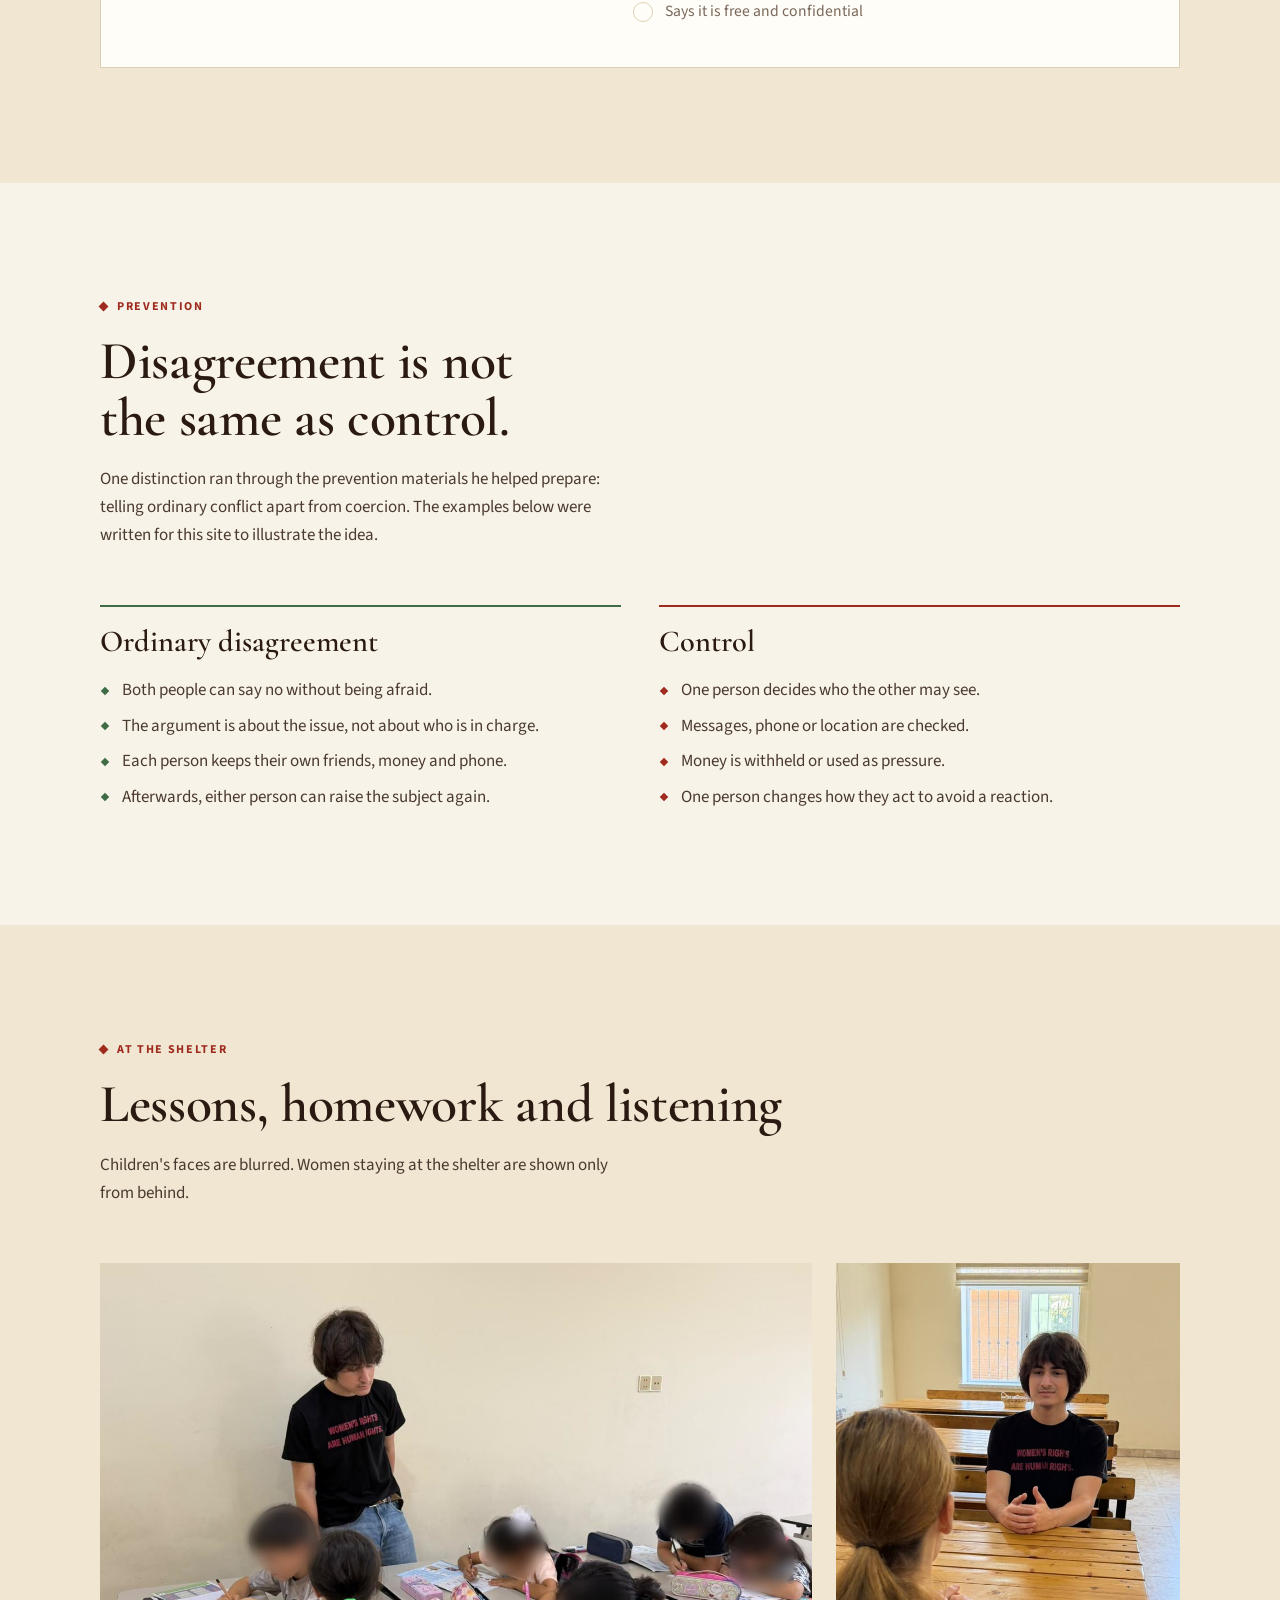
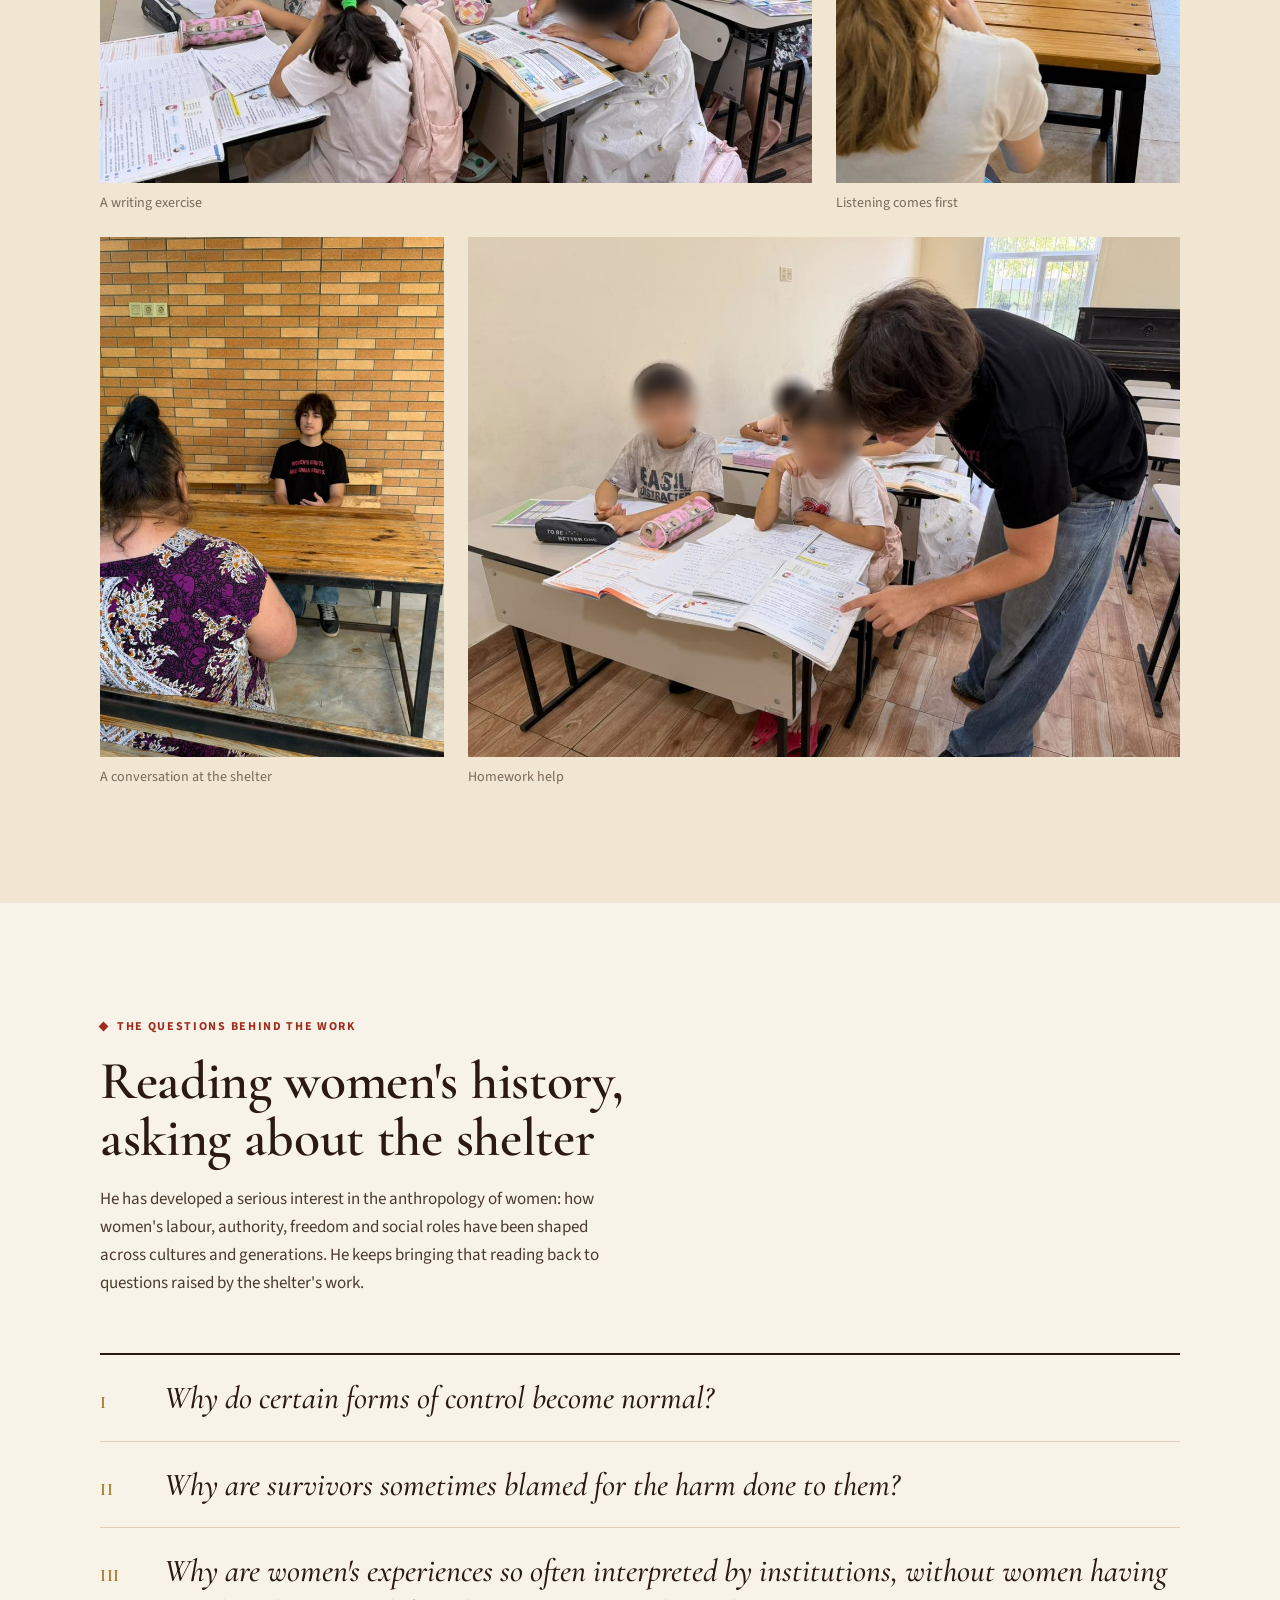
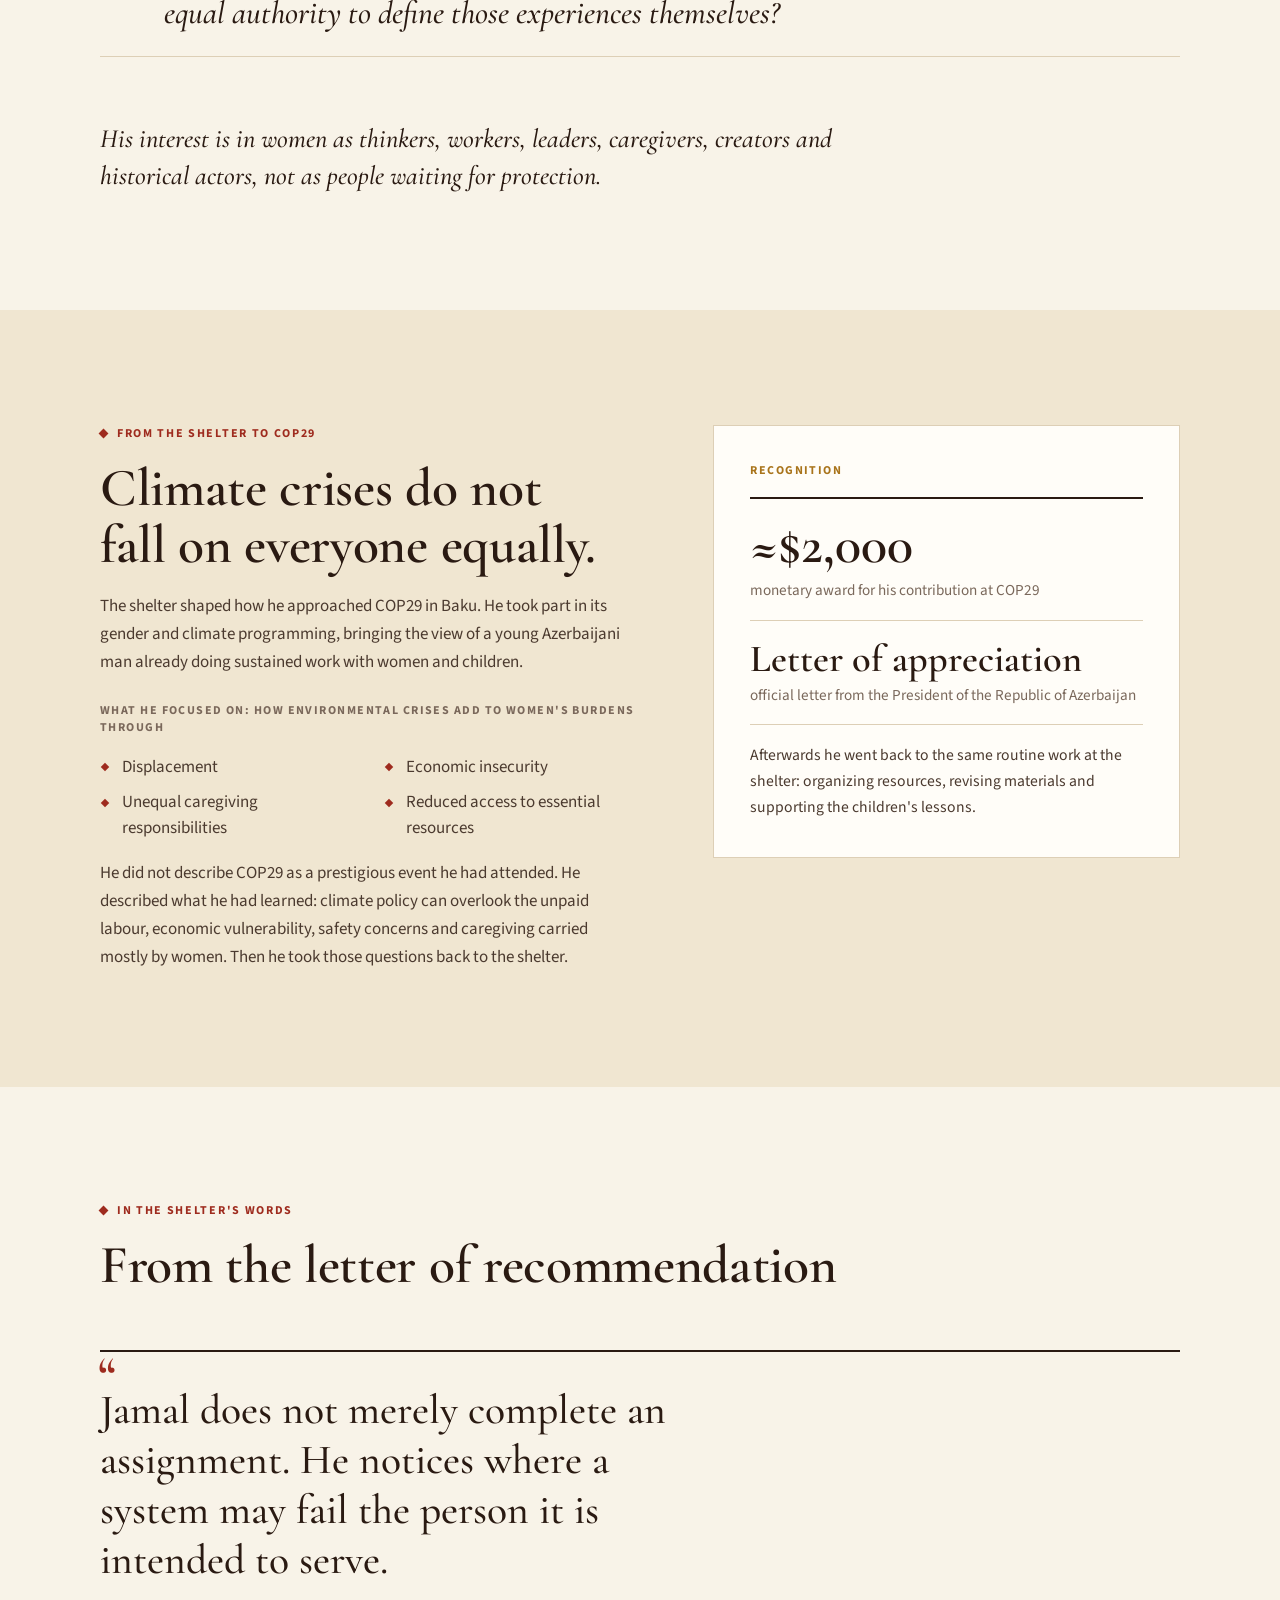
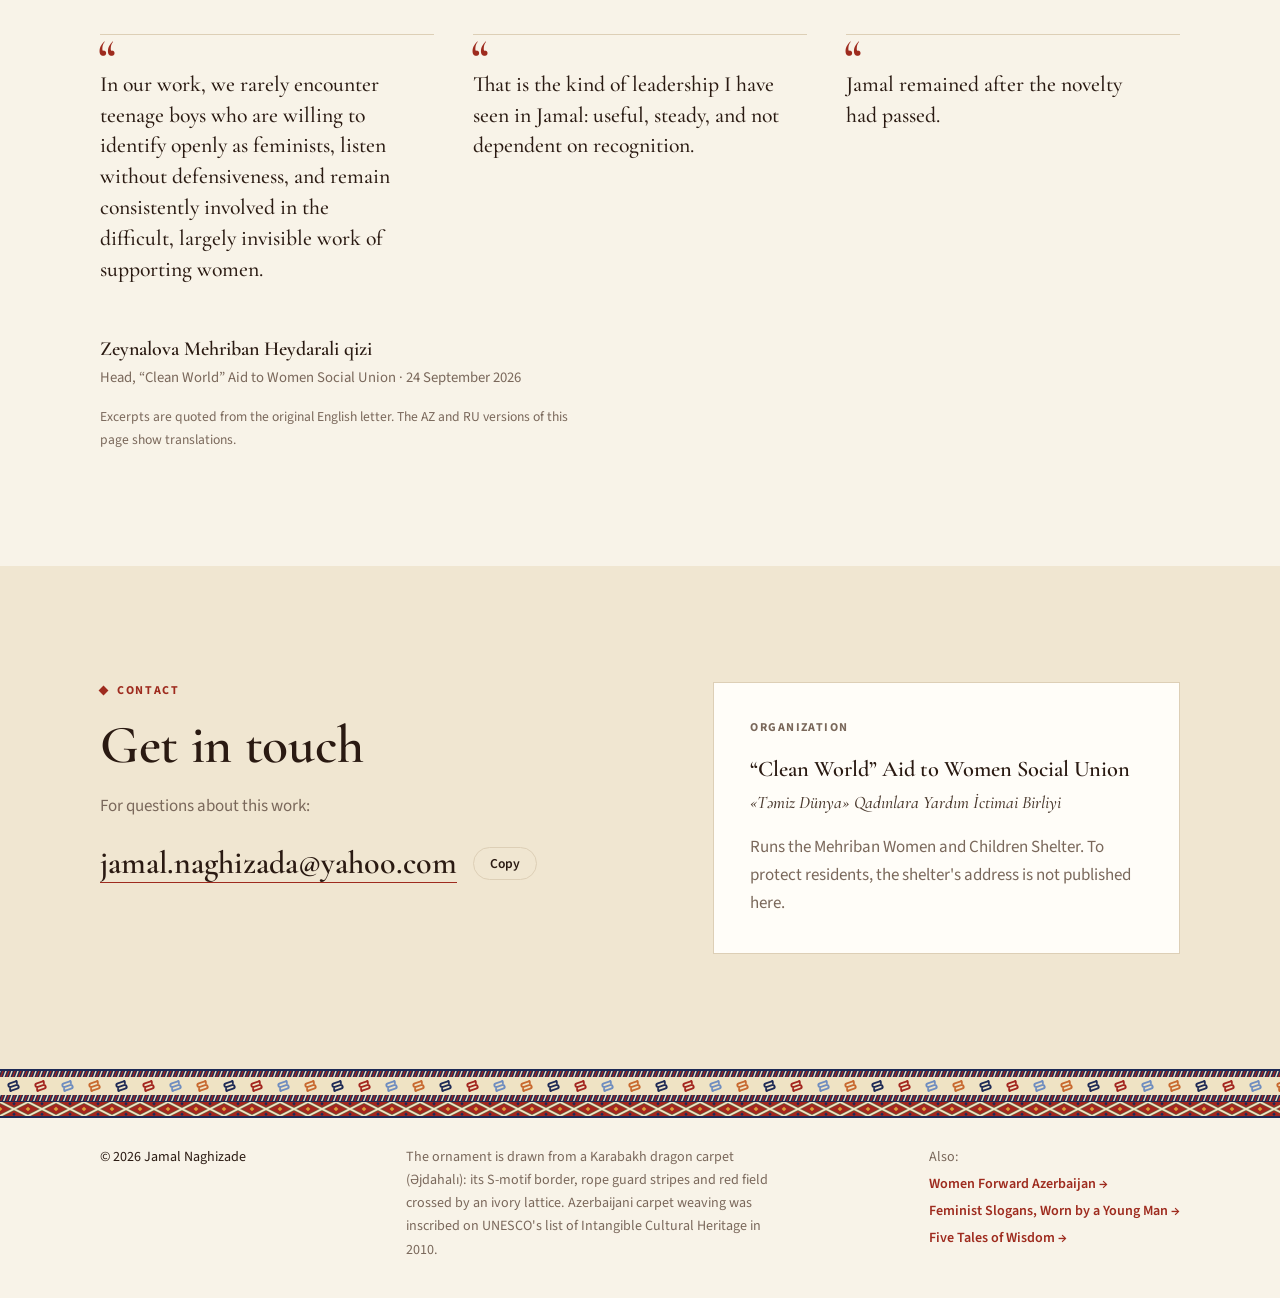
==== commit b156257d: "Link all four project sites to each other in the footer Each site now ends with an "Also:" list link" ====
--- a/index.html
+++ b/index.html
@@ -336,7 +336,11 @@
   <div class="wrap footer-row">
     <p>© 2026 Jamal Naghizade</p>
     <p class="muted" data-i18n="ft.orn">The ornament is drawn from a Karabakh dragon carpet (Əjdahalı): its S-motif border, rope guard stripes and red field crossed by an ivory lattice. Azerbaijani carpet weaving was inscribed on UNESCO's list of Intangible Cultural Heritage in 2010.</p>
-    <p><a href="https://jamalnag.github.io/women-forward-azerbaijan/" data-i18n="ft.wfa">Also: Women Forward Azerbaijan →</a></p>
+    <p class="ft-links"><span data-i18n="ft.also">Also:</span>
+      <a href="https://jamalnag.github.io/women-forward-azerbaijan/" data-i18n="ft.wfa">Women Forward Azerbaijan →</a>
+      <a href="https://jamalnag.github.io/amorini-campaign/" data-i18n="ft.amo">Feminist Slogans, Worn by a Young Man →</a>
+      <a href="https://jamalnag.github.io/five-tales-of-wisdom/" data-i18n="ft.ft5">Five Tales of Wisdom →</a>
+    </p>
   </div>
 </footer>
 
--- a/assets/styles.css
+++ b/assets/styles.css
@@ -472,6 +472,11 @@
 .site-footer { padding-block: 28px 36px; }
 .footer-row { display: flex; flex-wrap: wrap; justify-content: space-between; gap: 10px 32px; font-size: .88rem; }
 .footer-row .muted { max-width: 52ch; }
+/* Links to the other project sites */
+.ft-links { display: grid; gap: 4px; align-content: start; }
+.ft-links span { color: var(--muted); }
+.ft-links a { font-weight: 600; text-decoration: none; }
+.ft-links a:hover { text-decoration: underline; }
 
 /* ---------- Hover (mouse only, so taps don't leave sticky states) ---------- */
 @media (hover: hover) and (pointer: fine) {
